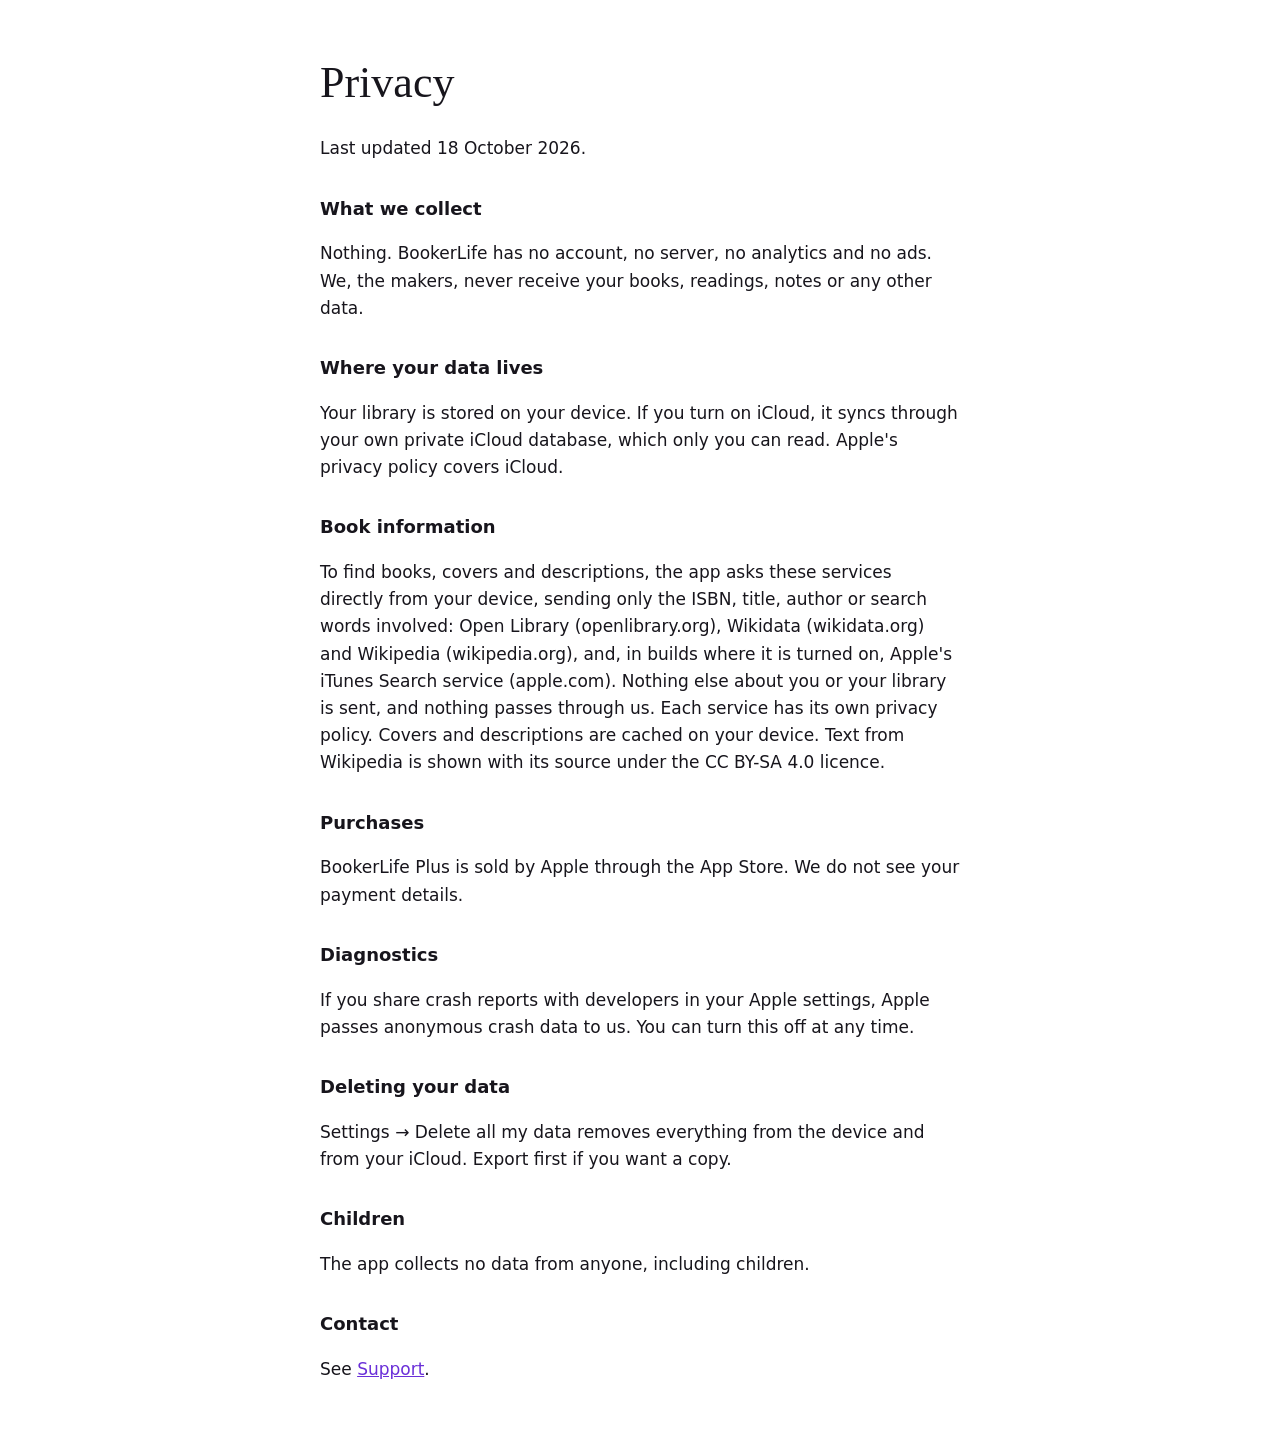
==== privacy.html @ eeaab4c6 "BookerLife site: home, privacy, support Co-Authored-By: Claude Opus 5.5 <noreply@anthropic.com>" ====
<!doctype html><html lang="en"><head><meta charset="utf-8"><meta name="viewport" content="width=device-width,initial-scale=1">
<title>BookerLife privacy</title><link rel="stylesheet" href="style.css"></head><body><main>
<h1>Privacy</h1>
<p>Last updated 18 October 2026.</p>
<h2>What we collect</h2>
<p>Nothing. BookerLife has no account, no server, no analytics and no ads. We, the makers, never receive your books, readings, notes or any other data.</p>
<h2>Where your data lives</h2>
<p>Your library is stored on your device. If you turn on iCloud, it syncs through your own private iCloud database, which only you can read. Apple's privacy policy covers iCloud.</p>
<h2>Book information</h2>
<p>To find books, covers and descriptions, the app asks these services directly from your device, sending only the ISBN, title, author or search words involved: Open Library (openlibrary.org), Wikidata (wikidata.org) and Wikipedia (wikipedia.org), and, in builds where it is turned on, Apple's iTunes Search service (apple.com). Nothing else about you or your library is sent, and nothing passes through us. Each service has its own privacy policy. Covers and descriptions are cached on your device. Text from Wikipedia is shown with its source under the CC BY-SA 4.0 licence.</p>
<h2>Purchases</h2>
<p>BookerLife Plus is sold by Apple through the App Store. We do not see your payment details.</p>
<h2>Diagnostics</h2>
<p>If you share crash reports with developers in your Apple settings, Apple passes anonymous crash data to us. You can turn this off at any time.</p>
<h2>Deleting your data</h2>
<p>Settings → Delete all my data removes everything from the device and from your iCloud. Export first if you want a copy.</p>
<h2>Children</h2><p>The app collects no data from anyone, including children.</p>
<h2>Contact</h2><p>See <a href="support.html">Support</a>.</p>
</main></body></html>
---- style.css ----
:root{--bg:#FFFFFF;--text:#17151C;--muted:#5A5566;--primary:#6A2FD8}
@media (prefers-color-scheme:dark){:root{--bg:#0C0A10;--text:#EDE9F3;--muted:#A69EB4;--primary:#A47BFF}}
body{margin:0;background:var(--bg);color:var(--text);font:17px/1.6 -apple-system,"Hanken Grotesk",system-ui,sans-serif}
main{max-width:640px;margin:0 auto;padding:48px 16px}
h1{font-family:Newsreader,Georgia,serif;font-weight:500;font-size:44px;margin:0 0 12px}
h2{font-size:18px;margin-top:32px}.lede{font-size:20px;color:var(--muted)}a{color:var(--primary)}
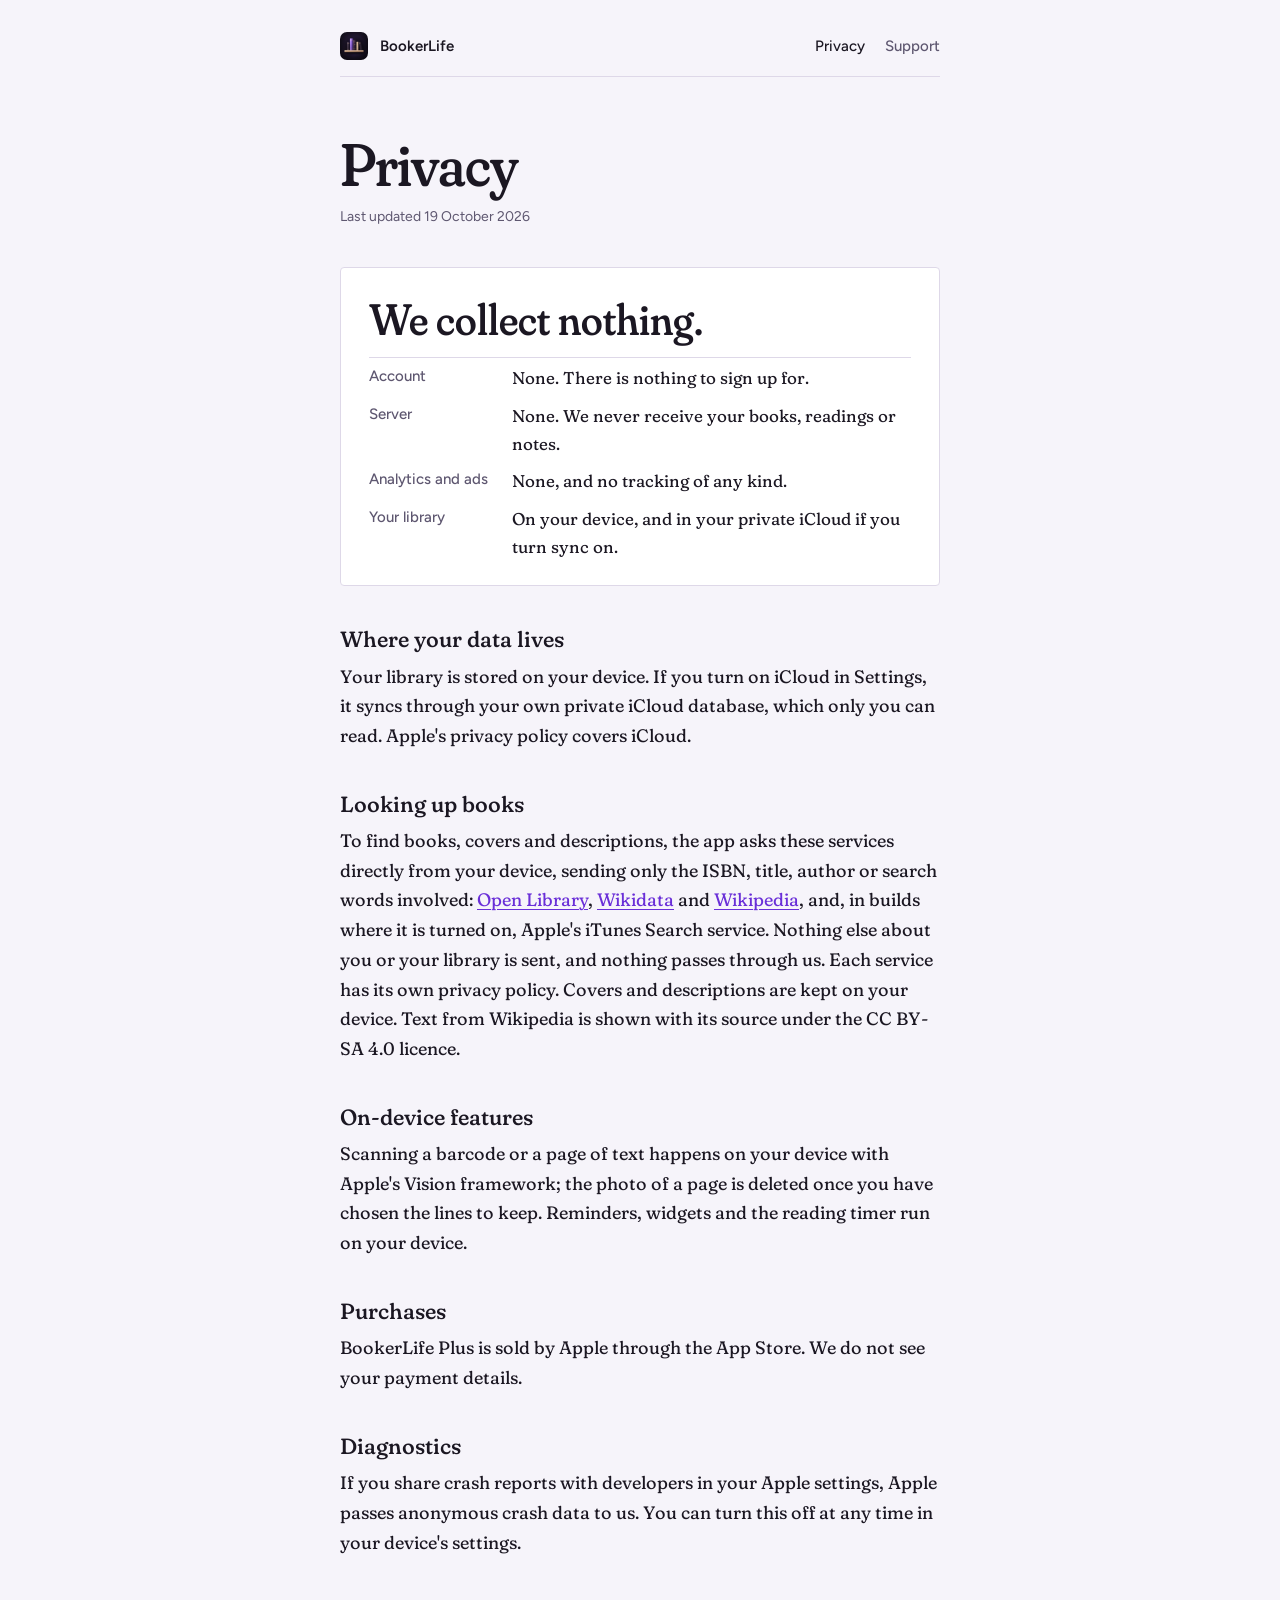
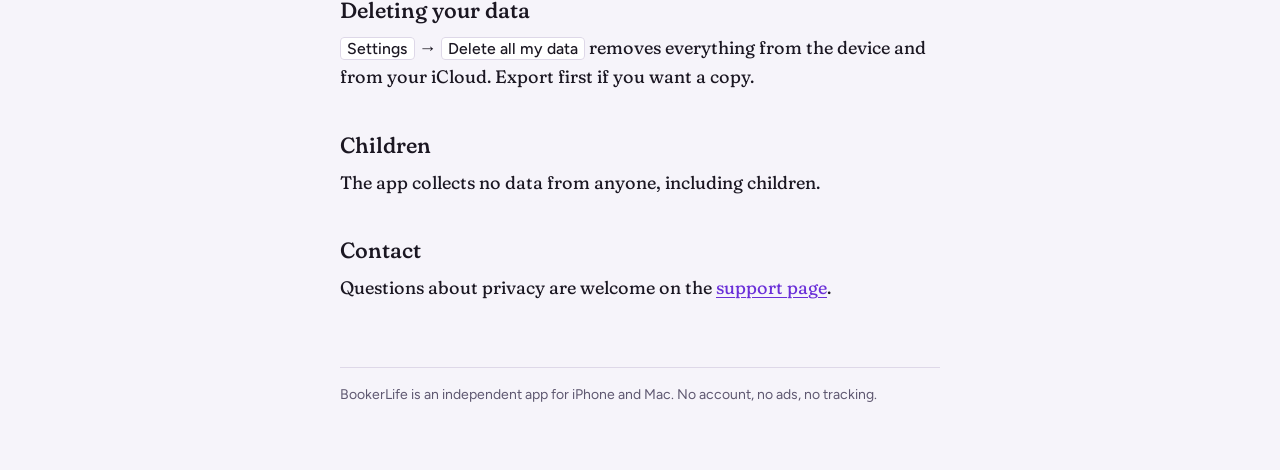
==== commit 58563c70: "Redesign: title page, copyright-page privacy plate, appendix-style support; Fraunces + Figtree, ligh" ====
--- a/privacy.html
+++ b/privacy.html
@@ -1,19 +1,28 @@
-<!doctype html><html lang="en"><head><meta charset="utf-8"><meta name="viewport" content="width=device-width,initial-scale=1">
-<title>BookerLife privacy</title><link rel="stylesheet" href="style.css"></head><body><main>
+<!doctype html><html lang="en"><head><meta charset="utf-8"><meta name="viewport" content="width=device-width,initial-scale=1,viewport-fit=cover"><link rel="icon" href="icon.png"><link rel="preconnect" href="https://fonts.googleapis.com"><link rel="preconnect" href="https://fonts.gstatic.com" crossorigin><link rel="stylesheet" href="https://fonts.googleapis.com/css2?family=Figtree:wght@400;500;600&family=Fraunces:opsz,wght,SOFT@9..144,400..600,0..100&display=swap"><link rel="stylesheet" href="style.css"><title>Privacy · BookerLife</title><meta name="description" content="BookerLife collects no data. How book lookups, iCloud sync and purchases work."></head><body><main class="page">
+<header class="head"><img src="icon.png" alt=""><a class="name" href="index.html">BookerLife</a><nav aria-label="Site"><a href="privacy.html" aria-current="page">Privacy</a><a href="support.html">Support</a></nav></header>
 <h1>Privacy</h1>
-<p>Last updated 18 October 2026.</p>
-<h2>What we collect</h2>
-<p>Nothing. BookerLife has no account, no server, no analytics and no ads. We, the makers, never receive your books, readings, notes or any other data.</p>
+<p class="dateline">Last updated 19 October 2026</p>
+<section class="plate" aria-label="Summary"><h2 class="none">We collect nothing.</h2><dl>
+
+<dt>Account</dt><dd>None. There is nothing to sign up for.</dd>
+<dt>Server</dt><dd>None. We never receive your books, readings or notes.</dd>
+<dt>Analytics and ads</dt><dd>None, and no tracking of any kind.</dd>
+<dt>Your library</dt><dd>On your device, and in your private iCloud if you turn sync on.</dd>
+</dl></section>
 <h2>Where your data lives</h2>
-<p>Your library is stored on your device. If you turn on iCloud, it syncs through your own private iCloud database, which only you can read. Apple's privacy policy covers iCloud.</p>
-<h2>Book information</h2>
-<p>To find books, covers and descriptions, the app asks these services directly from your device, sending only the ISBN, title, author or search words involved: Open Library (openlibrary.org), Wikidata (wikidata.org) and Wikipedia (wikipedia.org), and, in builds where it is turned on, Apple's iTunes Search service (apple.com). Nothing else about you or your library is sent, and nothing passes through us. Each service has its own privacy policy. Covers and descriptions are cached on your device. Text from Wikipedia is shown with its source under the CC BY-SA 4.0 licence.</p>
+<p>Your library is stored on your device. If you turn on iCloud in Settings, it syncs through your own private iCloud database, which only you can read. Apple's privacy policy covers iCloud.</p>
+<h2>Looking up books</h2>
+<p>To find books, covers and descriptions, the app asks these services directly from your device, sending only the ISBN, title, author or search words involved: <a href="https://openlibrary.org">Open Library</a>, <a href="https://www.wikidata.org">Wikidata</a> and <a href="https://www.wikipedia.org">Wikipedia</a>, and, in builds where it is turned on, Apple's iTunes Search service. Nothing else about you or your library is sent, and nothing passes through us. Each service has its own privacy policy. Covers and descriptions are kept on your device. Text from Wikipedia is shown with its source under the CC BY-SA 4.0 licence.</p>
+<h2>On-device features</h2>
+<p>Scanning a barcode or a page of text happens on your device with Apple's Vision framework; the photo of a page is deleted once you have chosen the lines to keep. Reminders, widgets and the reading timer run on your device.</p>
 <h2>Purchases</h2>
 <p>BookerLife Plus is sold by Apple through the App Store. We do not see your payment details.</p>
 <h2>Diagnostics</h2>
-<p>If you share crash reports with developers in your Apple settings, Apple passes anonymous crash data to us. You can turn this off at any time.</p>
+<p>If you share crash reports with developers in your Apple settings, Apple passes anonymous crash data to us. You can turn this off at any time in your device's settings.</p>
 <h2>Deleting your data</h2>
-<p>Settings → Delete all my data removes everything from the device and from your iCloud. Export first if you want a copy.</p>
-<h2>Children</h2><p>The app collects no data from anyone, including children.</p>
-<h2>Contact</h2><p>See <a href="support.html">Support</a>.</p>
-</main></body></html>
+<p><kbd>Settings</kbd> → <kbd>Delete all my data</kbd> removes everything from the device and from your iCloud. Export first if you want a copy.</p>
+<h2>Children</h2>
+<p>The app collects no data from anyone, including children.</p>
+<h2>Contact</h2>
+<p>Questions about privacy are welcome on the <a href="support.html">support page</a>.</p>
+<footer class="foot">BookerLife is an independent app for iPhone and Mac. No account, no ads, no tracking.</footer></main></body></html>
--- a/style.css
+++ b/style.css
@@ -1,6 +1,137 @@
-:root{--bg:#FFFFFF;--text:#17151C;--muted:#5A5566;--primary:#6A2FD8}
-@media (prefers-color-scheme:dark){:root{--bg:#0C0A10;--text:#EDE9F3;--muted:#A69EB4;--primary:#A47BFF}}
-body{margin:0;background:var(--bg);color:var(--text);font:17px/1.6 -apple-system,"Hanken Grotesk",system-ui,sans-serif}
-main{max-width:640px;margin:0 auto;padding:48px 16px}
-h1{font-family:Newsreader,Georgia,serif;font-weight:500;font-size:44px;margin:0 0 12px}
-h2{font-size:18px;margin-top:32px}.lede{font-size:20px;color:var(--muted)}a{color:var(--primary)}
+/* BookerLife site. Concept: a book's front matter. Home is the title page,
+   Privacy is the copyright page, Support is the appendix. One column, left
+   aligned, set in Fraunces like the app; Figtree only for navigation. */
+:root {
+  --paper: #F6F4FA;
+  --ink: #1B1722;
+  --muted: #5E5770;
+  --rule: #DED8E8;
+  --violet: #6A2FD8;
+  --plate: #FFFFFF;
+  --serif: "Fraunces", Georgia, "Times New Roman", serif;
+  --sans: "Figtree", -apple-system, "Segoe UI", system-ui, sans-serif;
+  color-scheme: light;
+}
+@media (prefers-color-scheme: dark) {
+  :root {
+    --paper: #100E15;
+    --ink: #F2EFF7;
+    --muted: #A9A2B8;
+    --rule: #2A2633;
+    --violet: #B596FF;
+    --plate: #18151F;
+    color-scheme: dark;
+  }
+}
+
+* { box-sizing: border-box; }
+html { -webkit-text-size-adjust: 100%; }
+body {
+  margin: 0;
+  background: var(--paper);
+  color: var(--ink);
+  font: 400 1.125rem/1.65 var(--serif);
+  font-variation-settings: "SOFT" 100, "opsz" 14;
+  text-rendering: optimizeLegibility;
+}
+a { color: var(--violet); text-decoration-thickness: 1px; text-underline-offset: .18em; }
+a:hover { text-decoration-thickness: 2px; }
+a:focus-visible { outline: 2px solid var(--violet); outline-offset: 3px; border-radius: 2px; }
+
+.page {
+  max-width: 40rem;
+  margin: 0 auto;
+  padding: 2rem max(1.25rem, env(safe-area-inset-right)) 4rem max(1.25rem, env(safe-area-inset-left));
+}
+
+/* Running head: the book's name and its other parts. */
+.head {
+  display: flex;
+  align-items: center;
+  gap: .75rem;
+  font: 500 .9375rem/1 var(--sans);
+  padding-bottom: 1rem;
+  border-bottom: 1px solid var(--rule);
+}
+.head img { width: 28px; height: 28px; border-radius: 7px; }
+.head .name { color: var(--ink); text-decoration: none; font-weight: 600; margin-right: auto; }
+.head nav { display: flex; gap: 1.25rem; }
+.head nav a { color: var(--muted); text-decoration: none; }
+.head nav a[aria-current="page"] { color: var(--ink); }
+.head nav a:hover { color: var(--violet); }
+
+h1, h2 { font-family: var(--serif); font-weight: 500; text-wrap: balance; }
+h1 {
+  font-size: clamp(2.5rem, 7vw, 3.75rem);
+  line-height: 1.04;
+  letter-spacing: -.015em;
+  font-variation-settings: "SOFT" 100, "opsz" 144;
+  margin: 3.5rem 0 1rem;
+}
+h2 {
+  font-size: 1.375rem;
+  line-height: 1.25;
+  font-variation-settings: "SOFT" 100, "opsz" 36;
+  margin: 2.5rem 0 .5rem;
+}
+p { margin: 0 0 1rem; }
+.lede { font-size: 1.3125rem; line-height: 1.5; color: var(--muted); max-width: 34rem; }
+.dateline { font: 400 .875rem/1.4 var(--sans); color: var(--muted); margin-top: -.25rem; }
+
+/* The one bold moment: the copyright-page plate stating what is collected. */
+.plate {
+  margin: 2.5rem 0 1rem;
+  padding: 1.75rem 1.75rem 1.5rem;
+  background: var(--plate);
+  border: 1px solid var(--rule);
+  border-radius: 4px;
+}
+.plate dl { margin: 0; display: grid; grid-template-columns: max-content 1fr; gap: .6rem 1.5rem; }
+.plate dt { font: 500 .9375rem/1.6 var(--sans); color: var(--muted); }
+.plate dd { margin: 0; font-size: 1.0625rem; }
+.plate .none {
+  margin-top: 0;
+  grid-column: 1 / -1;
+  font-size: clamp(2rem, 6vw, 2.75rem);
+  line-height: 1.05;
+  font-variation-settings: "SOFT" 100, "opsz" 144;
+  padding-bottom: .9rem;
+  margin-bottom: .4rem;
+  border-bottom: 1px solid var(--rule);
+}
+@media (max-width: 30rem) {
+  .plate { padding: 1.25rem; }
+  .plate dl { grid-template-columns: 1fr; gap: .1rem; }
+  .plate dd { margin-bottom: .6rem; }
+}
+
+/* Title page. */
+.title { display: grid; gap: 1.5rem; margin: 3.5rem 0 1rem; }
+.title img { width: 88px; height: 88px; border-radius: 20px; }
+.title h1 { margin: 0; }
+.parts { list-style: none; padding: 0; margin: 2.5rem 0 0; border-top: 1px solid var(--rule); }
+.parts li { border-bottom: 1px solid var(--rule); }
+.parts a { display: flex; justify-content: space-between; gap: 1rem; padding: 1rem 0; color: var(--ink); text-decoration: none; }
+.parts a span { color: var(--muted); font: 400 .9375rem/1.7 var(--sans); text-align: right; }
+.parts a:hover { color: var(--violet); }
+
+kbd {
+  font: 500 .875em var(--sans);
+  padding: .05em .4em;
+  border: 1px solid var(--rule);
+  border-radius: 4px;
+  background: var(--plate);
+}
+
+.foot {
+  margin-top: 4rem;
+  padding-top: 1rem;
+  border-top: 1px solid var(--rule);
+  font: 400 .875rem/1.6 var(--sans);
+  color: var(--muted);
+}
+
+@media (prefers-reduced-motion: no-preference) {
+  .title, .plate { animation: settle .5s ease-out both; }
+  @keyframes settle { from { opacity: .001; transform: translateY(6px); } }
+}
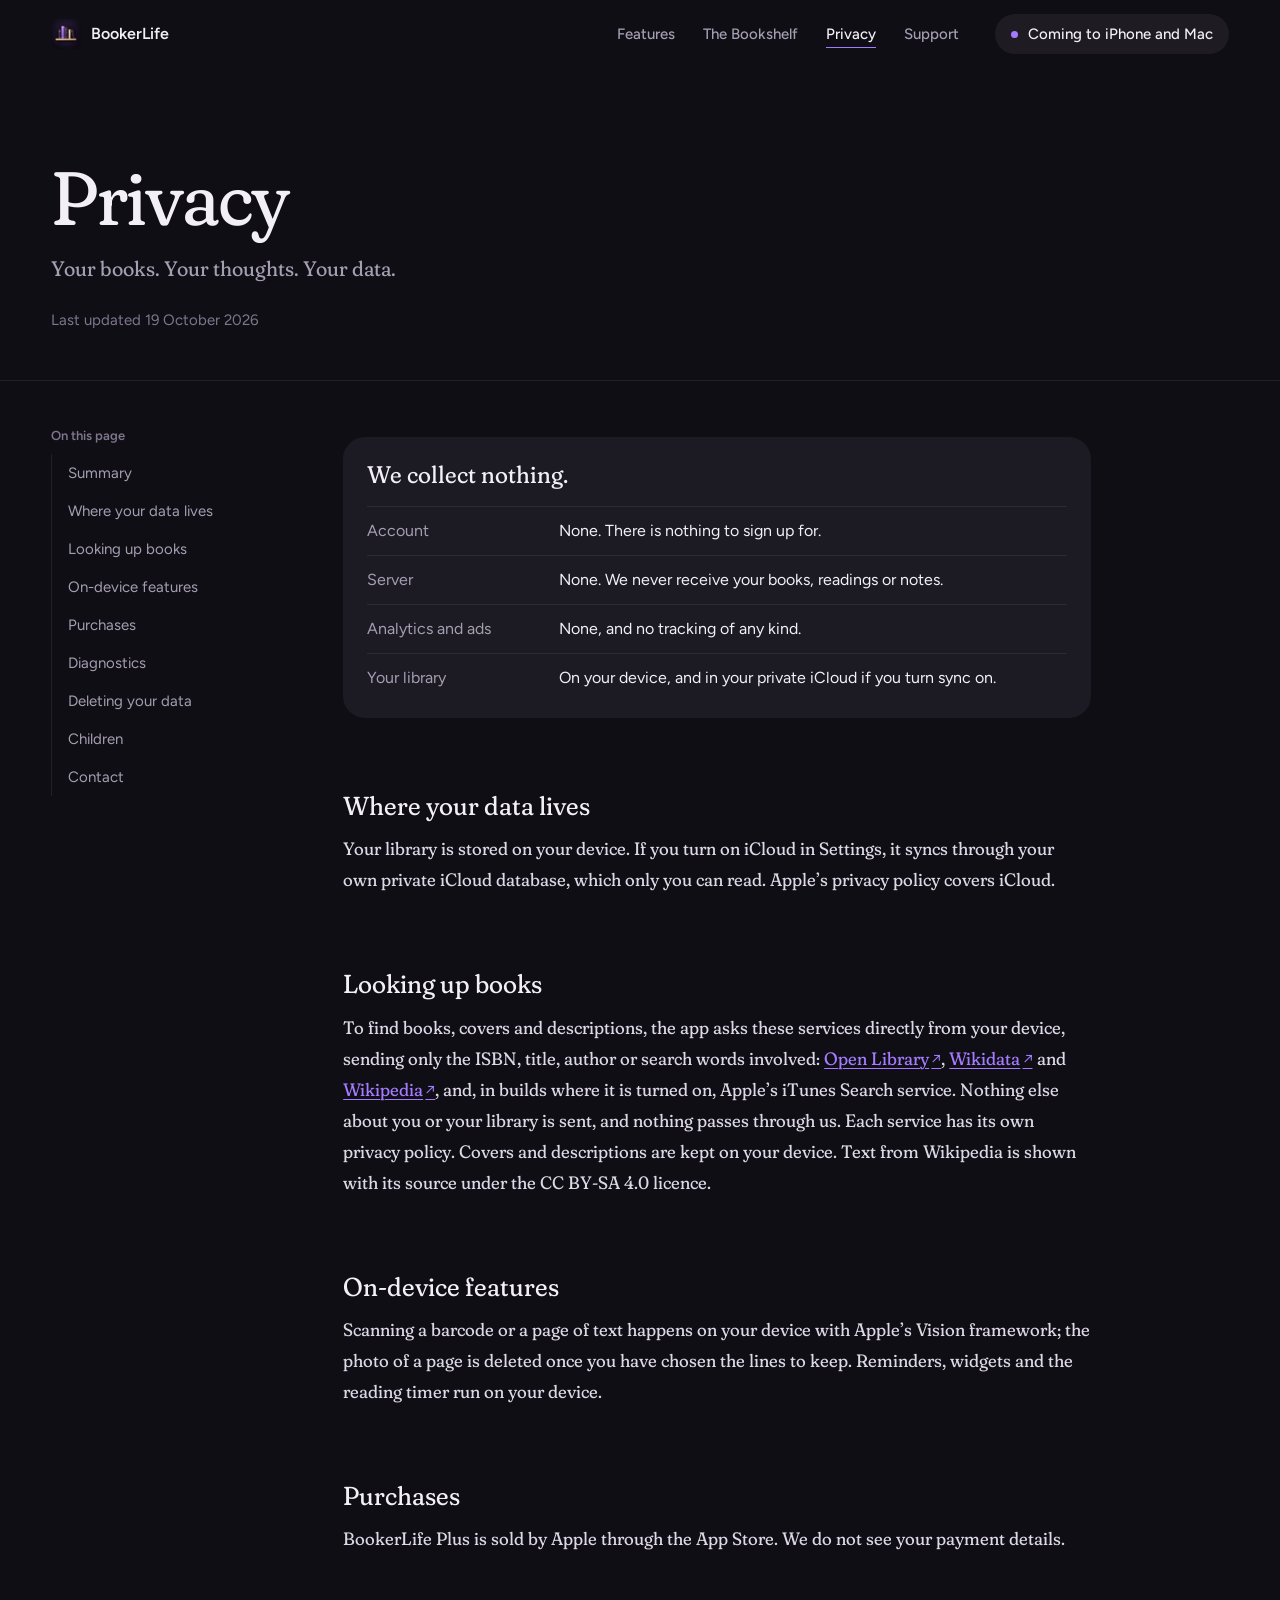
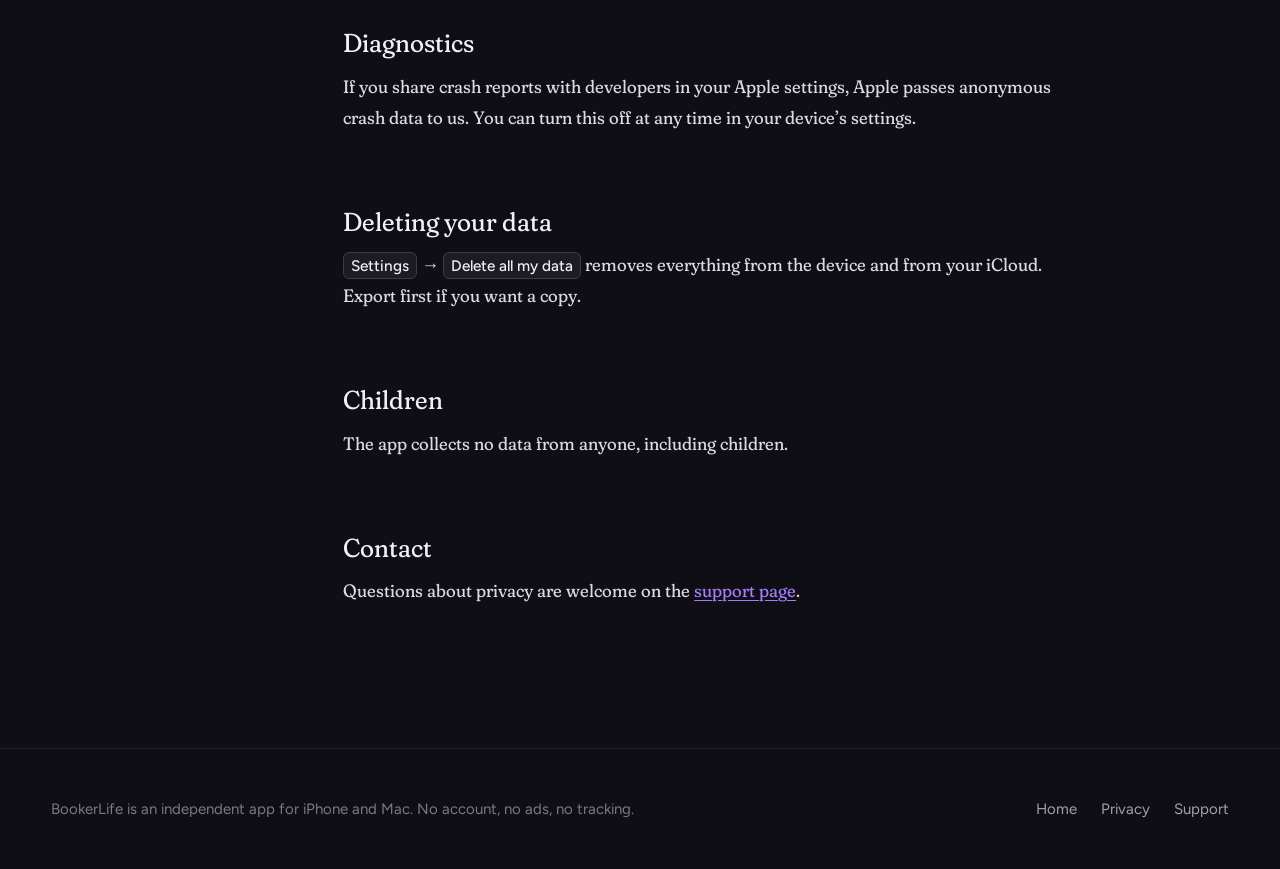
==== commit f8425c70: "Redesign: Midnight Library direction, interactive shelf, privacy reading layout, support help center" ====
--- a/privacy.html
+++ b/privacy.html
@@ -1,28 +1,144 @@
-<!doctype html><html lang="en"><head><meta charset="utf-8"><meta name="viewport" content="width=device-width,initial-scale=1,viewport-fit=cover"><link rel="icon" href="icon.png"><link rel="preconnect" href="https://fonts.googleapis.com"><link rel="preconnect" href="https://fonts.gstatic.com" crossorigin><link rel="stylesheet" href="https://fonts.googleapis.com/css2?family=Figtree:wght@400;500;600&family=Fraunces:opsz,wght,SOFT@9..144,400..600,0..100&display=swap"><link rel="stylesheet" href="style.css"><title>Privacy · BookerLife</title><meta name="description" content="BookerLife collects no data. How book lookups, iCloud sync and purchases work."></head><body><main class="page">
-<header class="head"><img src="icon.png" alt=""><a class="name" href="index.html">BookerLife</a><nav aria-label="Site"><a href="privacy.html" aria-current="page">Privacy</a><a href="support.html">Support</a></nav></header>
-<h1>Privacy</h1>
-<p class="dateline">Last updated 19 October 2026</p>
-<section class="plate" aria-label="Summary"><h2 class="none">We collect nothing.</h2><dl>
+<!doctype html>
+<html lang="en" class="no-js">
+<head>
+<meta charset="utf-8">
+<meta name="viewport" content="width=device-width, initial-scale=1, viewport-fit=cover">
+<title>Privacy Policy · BookerLife</title>
+<meta name="description" content="BookerLife collects no data. How book lookups, iCloud sync and purchases work.">
+<meta name="theme-color" content="#100E15">
+<link rel="canonical" href="https://zenkiux.github.io/bookerlife-site/privacy.html">
+<meta property="og:type" content="article">
+<meta property="og:site_name" content="BookerLife">
+<meta property="og:title" content="BookerLife Privacy Policy">
+<meta property="og:description" content="BookerLife collects no data. How book lookups, iCloud sync and purchases work.">
+<meta property="og:url" content="https://zenkiux.github.io/bookerlife-site/privacy.html">
+<meta property="og:image" content="https://zenkiux.github.io/bookerlife-site/assets/img/og.jpg">
+<meta name="twitter:card" content="summary_large_image">
+<link rel="icon" href="assets/img/favicon-64.png" type="image/png">
+<link rel="apple-touch-icon" href="assets/img/apple-touch-icon.png">
+<link rel="manifest" href="site.webmanifest">
+<link rel="stylesheet" href="assets/css/site.css">
+<script>document.documentElement.className = "js";</script>
+<script src="assets/js/site.js" defer></script>
+</head>
+<body>
+<a class="skip" href="#main">Skip to content</a>
 
-<dt>Account</dt><dd>None. There is nothing to sign up for.</dd>
-<dt>Server</dt><dd>None. We never receive your books, readings or notes.</dd>
-<dt>Analytics and ads</dt><dd>None, and no tracking of any kind.</dd>
-<dt>Your library</dt><dd>On your device, and in your private iCloud if you turn sync on.</dd>
-</dl></section>
-<h2>Where your data lives</h2>
-<p>Your library is stored on your device. If you turn on iCloud in Settings, it syncs through your own private iCloud database, which only you can read. Apple's privacy policy covers iCloud.</p>
-<h2>Looking up books</h2>
-<p>To find books, covers and descriptions, the app asks these services directly from your device, sending only the ISBN, title, author or search words involved: <a href="https://openlibrary.org">Open Library</a>, <a href="https://www.wikidata.org">Wikidata</a> and <a href="https://www.wikipedia.org">Wikipedia</a>, and, in builds where it is turned on, Apple's iTunes Search service. Nothing else about you or your library is sent, and nothing passes through us. Each service has its own privacy policy. Covers and descriptions are kept on your device. Text from Wikipedia is shown with its source under the CC BY-SA 4.0 licence.</p>
-<h2>On-device features</h2>
-<p>Scanning a barcode or a page of text happens on your device with Apple's Vision framework; the photo of a page is deleted once you have chosen the lines to keep. Reminders, widgets and the reading timer run on your device.</p>
-<h2>Purchases</h2>
-<p>BookerLife Plus is sold by Apple through the App Store. We do not see your payment details.</p>
-<h2>Diagnostics</h2>
-<p>If you share crash reports with developers in your Apple settings, Apple passes anonymous crash data to us. You can turn this off at any time in your device's settings.</p>
-<h2>Deleting your data</h2>
-<p><kbd>Settings</kbd> → <kbd>Delete all my data</kbd> removes everything from the device and from your iCloud. Export first if you want a copy.</p>
-<h2>Children</h2>
-<p>The app collects no data from anyone, including children.</p>
-<h2>Contact</h2>
-<p>Questions about privacy are welcome on the <a href="support.html">support page</a>.</p>
-<footer class="foot">BookerLife is an independent app for iPhone and Mac. No account, no ads, no tracking.</footer></main></body></html>
+<header class="nav" data-nav>
+  <div class="wrap nav-in">
+    <a class="brand" href="./" aria-label="BookerLife home"><img src="assets/img/icon-160.png" alt="" width="30" height="30">BookerLife</a>
+    <button class="menu-btn" type="button" aria-expanded="false" aria-controls="nav-links" data-menu><span></span><span></span><span class="sr-only">Menu</span></button>
+    <ul class="nav-links" id="nav-links" role="list">
+      <li><a href="./#reading">Features</a></li>
+      <li><a href="./#shelf">The Bookshelf</a></li>
+      <li><a href="privacy.html" aria-current="page">Privacy</a></li>
+      <li><a href="support.html">Support</a></li>
+      <li class="status-item"><span class="status">Coming to iPhone and Mac</span></li>
+    </ul>
+    <span class="status">Coming to iPhone and Mac</span>
+  </div>
+</header>
+
+<main id="main">
+  <header class="doc-head">
+    <div class="wrap">
+      <h1 class="display">Privacy</h1>
+      <p class="lede">Your books. Your thoughts. Your data.</p>
+      <p class="dateline">Last updated <time datetime="2026-10-19">19 October 2026</time></p>
+    </div>
+  </header>
+
+  <div class="wrap doc">
+    <nav class="toc" aria-label="On this page">
+      <details class="toc-mobile">
+        <summary>On this page</summary>
+        <ol role="list">
+          <li><a href="#summary">Summary</a></li>
+          <li><a href="#where-your-data-lives">Where your data lives</a></li>
+          <li><a href="#looking-up-books">Looking up books</a></li>
+          <li><a href="#on-device-features">On-device features</a></li>
+          <li><a href="#purchases">Purchases</a></li>
+          <li><a href="#diagnostics">Diagnostics</a></li>
+          <li><a href="#deleting-your-data">Deleting your data</a></li>
+          <li><a href="#children">Children</a></li>
+          <li><a href="#contact">Contact</a></li>
+        </ol>
+      </details>
+      <div class="toc-desktop">
+        <p class="toc-title">On this page</p>
+        <ol role="list">
+          <li><a href="#summary" data-spy="summary">Summary</a></li>
+          <li><a href="#where-your-data-lives" data-spy="where-your-data-lives">Where your data lives</a></li>
+          <li><a href="#looking-up-books" data-spy="looking-up-books">Looking up books</a></li>
+          <li><a href="#on-device-features" data-spy="on-device-features">On-device features</a></li>
+          <li><a href="#purchases" data-spy="purchases">Purchases</a></li>
+          <li><a href="#diagnostics" data-spy="diagnostics">Diagnostics</a></li>
+          <li><a href="#deleting-your-data" data-spy="deleting-your-data">Deleting your data</a></li>
+          <li><a href="#children" data-spy="children">Children</a></li>
+          <li><a href="#contact" data-spy="contact">Contact</a></li>
+        </ol>
+      </div>
+    </nav>
+
+    <article class="prose">
+      <section class="plate" id="summary" aria-labelledby="summary-title">
+        <h2 id="summary-title">We collect nothing.</h2>
+        <dl>
+          <div><dt>Account</dt><dd>None. There is nothing to sign up for.</dd></div>
+          <div><dt>Server</dt><dd>None. We never receive your books, readings or notes.</dd></div>
+          <div><dt>Analytics and ads</dt><dd>None, and no tracking of any kind.</dd></div>
+          <div><dt>Your library</dt><dd>On your device, and in your private iCloud if you turn sync on.</dd></div>
+        </dl>
+      </section>
+
+      <section id="where-your-data-lives" aria-labelledby="h-data">
+        <h2 id="h-data">Where your data lives <a class="anchor" href="#where-your-data-lives" aria-label="Link to this section">#</a></h2>
+        <p>Your library is stored on your device. If you turn on iCloud in Settings, it syncs through your own private iCloud database, which only you can read. Apple’s privacy policy covers iCloud.</p>
+      </section>
+
+      <section id="looking-up-books" aria-labelledby="h-lookup">
+        <h2 id="h-lookup">Looking up books <a class="anchor" href="#looking-up-books" aria-label="Link to this section">#</a></h2>
+        <p>To find books, covers and descriptions, the app asks these services directly from your device, sending only the ISBN, title, author or search words involved: <a class="ext" href="https://openlibrary.org" rel="noopener">Open Library<span class="sr-only"> (external site)</span></a>, <a class="ext" href="https://www.wikidata.org" rel="noopener">Wikidata<span class="sr-only"> (external site)</span></a> and <a class="ext" href="https://www.wikipedia.org" rel="noopener">Wikipedia<span class="sr-only"> (external site)</span></a>, and, in builds where it is turned on, Apple’s iTunes Search service. Nothing else about you or your library is sent, and nothing passes through us. Each service has its own privacy policy. Covers and descriptions are kept on your device. Text from Wikipedia is shown with its source under the CC BY-SA 4.0 licence.</p>
+      </section>
+
+      <section id="on-device-features" aria-labelledby="h-device">
+        <h2 id="h-device">On-device features <a class="anchor" href="#on-device-features" aria-label="Link to this section">#</a></h2>
+        <p>Scanning a barcode or a page of text happens on your device with Apple’s Vision framework; the photo of a page is deleted once you have chosen the lines to keep. Reminders, widgets and the reading timer run on your device.</p>
+      </section>
+
+      <section id="purchases" aria-labelledby="h-purchases">
+        <h2 id="h-purchases">Purchases <a class="anchor" href="#purchases" aria-label="Link to this section">#</a></h2>
+        <p>BookerLife Plus is sold by Apple through the App Store. We do not see your payment details.</p>
+      </section>
+
+      <section id="diagnostics" aria-labelledby="h-diag">
+        <h2 id="h-diag">Diagnostics <a class="anchor" href="#diagnostics" aria-label="Link to this section">#</a></h2>
+        <p>If you share crash reports with developers in your Apple settings, Apple passes anonymous crash data to us. You can turn this off at any time in your device’s settings.</p>
+      </section>
+
+      <section id="deleting-your-data" aria-labelledby="h-delete">
+        <h2 id="h-delete">Deleting your data <a class="anchor" href="#deleting-your-data" aria-label="Link to this section">#</a></h2>
+        <p><kbd>Settings</kbd> → <kbd>Delete all my data</kbd> removes everything from the device and from your iCloud. Export first if you want a copy.</p>
+      </section>
+
+      <section id="children" aria-labelledby="h-children">
+        <h2 id="h-children">Children <a class="anchor" href="#children" aria-label="Link to this section">#</a></h2>
+        <p>The app collects no data from anyone, including children.</p>
+      </section>
+
+      <section id="contact" aria-labelledby="h-contact">
+        <h2 id="h-contact">Contact <a class="anchor" href="#contact" aria-label="Link to this section">#</a></h2>
+        <p>Questions about privacy are welcome on the <a href="support.html#contact">support page</a>.</p>
+      </section>
+    </article>
+  </div>
+</main>
+
+<footer class="foot">
+  <div class="wrap foot-in">
+    <p>BookerLife is an independent app for iPhone and Mac. No account, no ads, no tracking.</p>
+    <nav aria-label="Footer"><ul role="list"><li><a href="./">Home</a></li><li><a href="privacy.html" aria-current="page">Privacy</a></li><li><a href="support.html">Support</a></li></ul></nav>
+  </div>
+</footer>
+</body>
+</html>
--- a/assets/css/site.css
+++ b/assets/css/site.css
@@ -0,0 +1,475 @@
+/* BookerLife site. Direction A, "Midnight Library": the app's soft black,
+   Fraunces Soft titles over Figtree, real covers and real screenshots, one
+   violet accent. Values mirror app/lib/theme/tokens.dart and
+   features/shelf/shelf_theme.dart so the site and the app look like one product.
+   Breakpoints: 600px (phone → small tablet), 900px (two columns), 1200px (wide). */
+
+@font-face { font-family: "Fraunces"; src: url(../fonts/Fraunces-Regular.ttf) format("truetype"); font-weight: 400; font-display: swap; }
+@font-face { font-family: "Fraunces"; src: url(../fonts/Fraunces-Medium.ttf) format("truetype"); font-weight: 500; font-display: swap; }
+@font-face { font-family: "Fraunces"; src: url(../fonts/Fraunces-Italic.ttf) format("truetype"); font-style: italic; font-weight: 400; font-display: swap; }
+@font-face { font-family: "Figtree"; src: url(../fonts/Figtree-Regular.ttf) format("truetype"); font-weight: 400; font-display: swap; }
+@font-face { font-family: "Figtree"; src: url(../fonts/Figtree-Medium.ttf) format("truetype"); font-weight: 500; font-display: swap; }
+@font-face { font-family: "Figtree"; src: url(../fonts/Figtree-SemiBold.ttf) format("truetype"); font-weight: 600; font-display: swap; }
+
+:root {
+  /* Colour */
+  --bg: #100E15;
+  --bg-raised: #15131B;
+  --surface: #1C1A22;
+  --surface-2: #232029;
+  --fill: rgba(255, 255, 255, .06);
+  --fill-hover: rgba(255, 255, 255, .10);
+  --line: rgba(255, 255, 255, .08);
+  --line-strong: rgba(255, 255, 255, .14);
+  --text: #F2EFF7;
+  --muted: #A49EB1;
+  --faint: #7D768C;
+  --violet: #A47BFF;
+  --violet-soft: rgba(164, 123, 255, .16);
+  --action: #7B4EF5;
+  --action-hover: #8A62F7;
+  --on-action: #FFFFFF;
+  --paper: #F2EFF7;
+  --ink: #16131C;
+  --finished: #7FD99A;
+  --star: #F2C46B;
+
+  /* Type */
+  --serif: "Fraunces", "Iowan Old Style", Georgia, serif;
+  --sans: "Figtree", -apple-system, BlinkMacSystemFont, "Segoe UI", system-ui, sans-serif;
+  --t-display: clamp(2.5rem, 1.6rem + 3.9vw, 4.75rem);
+  --t-h2: clamp(2.125rem, 1.5rem + 2.6vw, 3.75rem);
+  --t-h3: clamp(1.375rem, 1.2rem + .6vw, 1.75rem);
+  --t-lede: clamp(1.1875rem, 1.1rem + .35vw, 1.3125rem);
+  --t-body: 1.0625rem;
+  --t-small: .9375rem;
+  --t-micro: .8125rem;
+
+  /* Space (4pt grid, as in the app) */
+  --s1: 4px; --s2: 8px; --s3: 12px; --s4: 16px; --s5: 24px; --s6: 32px; --s7: 48px; --s8: 72px; --s9: 120px;
+  --gutter: clamp(20px, 4vw, 56px);
+  --wrap: 1240px;
+  --measure: 38ch;
+  --section: clamp(88px, 11vw, 160px);
+
+  /* Shape */
+  --r-xs: 3px; --r-s: 8px; --r-m: 14px; --r-l: 22px; --r-pill: 999px;
+  --sh-cover: 0 1px 1px rgba(0,0,0,.35), 0 10px 22px -10px rgba(0,0,0,.65);
+  --sh-float: 0 24px 48px -24px rgba(0,0,0,.85);
+  --sh-phone: 0 0 0 1px rgba(255,255,255,.08), 0 40px 80px -30px rgba(0,0,0,.9);
+
+  /* Motion: the app's "precise" curve (Cubic(0.2, 0, 0, 1)) for UI, and a
+     long critically damped settle (≈ power3.out) for entrances. No overshoot. */
+  --ease: cubic-bezier(.2, 0, 0, 1);
+  --ease-settle: cubic-bezier(.16, 1, .3, 1);
+  --ease-exit: cubic-bezier(.4, 0, 1, 1);
+  --d-fast: 160ms;
+  --d-ui: 240ms;
+  --d-move: 520ms;
+  --d-enter: 900ms;
+
+  /* Focus */
+  --focus: 0 0 0 2px var(--bg), 0 0 0 4px var(--violet);
+
+  color-scheme: dark;
+}
+
+@media (prefers-contrast: more) {
+  :root { --muted: #CFC9DA; --faint: #B3ACC0; --line: rgba(255,255,255,.22); --line-strong: rgba(255,255,255,.34); --fill: rgba(255,255,255,.12); }
+}
+
+*, *::before, *::after { box-sizing: border-box; }
+html { -webkit-text-size-adjust: 100%; text-size-adjust: 100%; scroll-padding-top: 88px; }
+@media (prefers-reduced-motion: no-preference) { html { scroll-behavior: smooth; } }
+body {
+  margin: 0; background: var(--bg); color: var(--text);
+  font: 400 var(--t-body)/1.6 var(--sans);
+  -webkit-font-smoothing: antialiased; -moz-osx-font-smoothing: grayscale; text-rendering: optimizeLegibility;
+}
+img { display: block; max-width: 100%; height: auto; }
+h1, h2, h3, h4, p, ul, ol, dl, dd, figure, blockquote { margin: 0; }
+ul[role="list"], ol[role="list"] { list-style: none; padding: 0; }
+a { color: inherit; }
+button { font: inherit; color: inherit; }
+:focus-visible { outline: none; box-shadow: var(--focus); border-radius: var(--r-s); }
+::selection { background: var(--violet-soft); color: var(--text); }
+
+.skip { position: absolute; left: var(--s4); top: -100px; z-index: 100; padding: var(--s3) var(--s4); background: var(--paper); color: var(--ink); border-radius: var(--r-s); font-weight: 600; text-decoration: none; }
+.skip:focus { top: var(--s4); }
+.sr-only { position: absolute; width: 1px; height: 1px; padding: 0; margin: -1px; overflow: hidden; clip: rect(0 0 0 0); white-space: nowrap; border: 0; }
+
+.wrap { width: 100%; max-width: calc(var(--wrap) + var(--gutter) * 2); margin-inline: auto; padding-inline: var(--gutter); }
+
+/* Type */
+.display, .h2, .h3 { font-family: var(--serif); font-weight: 400; text-wrap: balance; font-variation-settings: "SOFT" 100; }
+.display { font-size: var(--t-display); line-height: 1.02; letter-spacing: -.022em; }
+.h2 { font-size: var(--t-h2); line-height: 1.05; letter-spacing: -.02em; }
+.h3 { font-size: var(--t-h3); line-height: 1.2; letter-spacing: -.01em; }
+.display em, .h2 em { font-style: italic; color: var(--muted); }
+.lede { font: 400 var(--t-lede)/1.55 var(--serif); color: var(--muted); max-width: var(--measure); text-wrap: pretty; }
+.body { color: var(--muted); max-width: 52ch; text-wrap: pretty; }
+.small { font-size: var(--t-small); }
+.caption { font: 400 var(--t-micro)/1.45 var(--sans); color: var(--faint); }
+
+/* Links that read as text get a moving underline. */
+.link { color: var(--text); text-decoration: none; background: linear-gradient(currentColor, currentColor) 0 100% / 100% 1px no-repeat; padding-bottom: 2px; transition: background-size var(--d-ui) var(--ease), color var(--d-fast) var(--ease); }
+.link:hover { color: var(--violet); }
+@media (hover: hover) { .link { background-size: 0 1px; background-position: 100% 100%; } .link:hover { background-size: 100% 1px; background-position: 0 100%; } }
+.link-ext::after { content: "↗"; display: inline-block; margin-left: .2em; font-size: .85em; color: var(--faint); }
+
+/* Buttons and pills */
+.btn { display: inline-flex; align-items: center; gap: var(--s2); min-height: 44px; padding: 0 var(--s5); border: 0; border-radius: var(--r-pill);
+  font: 600 var(--t-small)/1 var(--sans); text-decoration: none; cursor: pointer;
+  transition: background-color var(--d-fast) var(--ease), transform var(--d-fast) var(--ease), color var(--d-fast) var(--ease); }
+.btn:active { transform: scale(.97); }
+.btn-primary { background: var(--action); color: var(--on-action); }
+.btn-primary:hover { background: var(--action-hover); }
+.btn-quiet { background: var(--fill); color: var(--text); }
+.btn-quiet:hover { background: var(--fill-hover); }
+.status { display: inline-flex; align-items: center; gap: 10px; min-height: 40px; padding: 0 16px; border-radius: var(--r-pill);
+  background: var(--fill); color: var(--text); font: 500 var(--t-small)/1 var(--sans); white-space: nowrap; }
+.status::before { content: ""; width: 7px; height: 7px; border-radius: 50%; background: var(--violet); flex: none; }
+
+/* Segmented control (looks, sorts, states, tabs) */
+.seg { display: inline-flex; flex-wrap: wrap; gap: 4px; padding: 4px; border-radius: var(--r-pill); background: var(--fill); }
+.seg button { position: relative; white-space: nowrap; min-height: 36px; padding: 0 14px; border: 0; border-radius: var(--r-pill); background: transparent; color: var(--muted);
+  font: 500 var(--t-small)/1 var(--sans); cursor: pointer; transition: background-color var(--d-ui) var(--ease), color var(--d-ui) var(--ease); }
+.seg button:hover { color: var(--text); }
+.seg button[aria-pressed="true"], .seg button[aria-selected="true"] { background: var(--paper); color: var(--ink); }
+.seg .plus { display: inline-block; width: 9px; height: 9px; margin-left: 6px; vertical-align: 1px; background: var(--violet);
+  -webkit-mask: url("data:image/svg+xml,%3Csvg xmlns='http://www.w3.org/2000/svg' viewBox='0 0 10 10'%3E%3Cpath d='M5 0C5.4 3 7 4.6 10 5 7 5.4 5.4 7 5 10 4.6 7 3 5.4 0 5 3 4.6 4.6 3 5 0Z'/%3E%3C/svg%3E") center / contain no-repeat;
+          mask: url("data:image/svg+xml,%3Csvg xmlns='http://www.w3.org/2000/svg' viewBox='0 0 10 10'%3E%3Cpath d='M5 0C5.4 3 7 4.6 10 5 7 5.4 5.4 7 5 10 4.6 7 3 5.4 0 5 3 4.6 4.6 3 5 0Z'/%3E%3C/svg%3E") center / contain no-repeat; }
+.seg button[aria-pressed="true"] .plus { background: var(--action); }
+.control-label { font: 500 var(--t-micro)/1 var(--sans); color: var(--faint); margin-bottom: var(--s2); display: block; }
+
+/* Navigation */
+.nav { position: sticky; top: 0; z-index: 50; background: rgba(16, 14, 21, 0); border-bottom: 1px solid transparent;
+  transition: background-color var(--d-ui) var(--ease), border-color var(--d-ui) var(--ease); }
+.nav.is-scrolled { background: rgba(16, 14, 21, .96); border-bottom-color: var(--line); }
+.nav.is-open { background: var(--bg); border-bottom-color: var(--line); }
+.nav-in { display: flex; align-items: center; gap: var(--s5); min-height: 68px; }
+.brand { display: inline-flex; align-items: center; gap: 10px; margin-right: auto; color: var(--text); text-decoration: none; font: 600 1rem/1 var(--sans); }
+.brand img { width: 30px; height: 30px; border-radius: 7px; }
+.nav-links { display: flex; align-items: center; gap: var(--s1); list-style: none; margin: 0; padding: 0; }
+.nav-links a { position: relative; display: inline-flex; align-items: center; min-height: 40px; padding: 0 12px; color: var(--muted); text-decoration: none; font: 500 var(--t-small)/1 var(--sans); border-radius: var(--r-pill); transition: color var(--d-fast) var(--ease); }
+.nav-links a:hover, .nav-links a[aria-current] { color: var(--text); }
+.nav-links a::after { content: ""; position: absolute; left: 12px; right: 12px; bottom: 6px; height: 1px; background: var(--violet); transform: scaleX(0); transform-origin: left; transition: transform var(--d-ui) var(--ease); }
+.nav-links a[aria-current]::after { transform: scaleX(1); }
+.menu-btn { position: relative; display: none; width: 44px; height: 44px; border: 0; border-radius: var(--r-pill); background: var(--fill); cursor: pointer; }
+.menu-btn span:not(.sr-only) { position: absolute; left: 13px; width: 18px; height: 1.5px; border-radius: 1px; background: var(--text); transition: transform var(--d-ui) var(--ease), top var(--d-ui) var(--ease); }
+.menu-btn span:nth-child(1) { top: 18.5px; }
+.menu-btn span:nth-child(2) { top: 24px; }
+.nav.is-open .menu-btn span:nth-child(1) { top: 21.25px; transform: rotate(45deg); }
+.nav.is-open .menu-btn span:nth-child(2) { top: 21.25px; transform: rotate(-45deg); }
+@media (max-width: 899px) {
+  .js .menu-btn { display: block; }
+  .js .nav-links { position: absolute; left: 0; right: 0; top: 100%; flex-direction: column; align-items: stretch; gap: 0;
+    padding: var(--s2) var(--gutter) var(--s5); background: var(--bg); box-shadow: 0 24px 40px -12px rgba(0,0,0,.7); border-bottom: 1px solid var(--line);
+    opacity: 0; transform: translateY(-8px); visibility: hidden; transition: opacity var(--d-ui) var(--ease), transform var(--d-ui) var(--ease), visibility 0s linear var(--d-ui); }
+  .js .nav.is-open .nav-links { opacity: 1; transform: none; visibility: visible; transition-delay: 0s; }
+  .js .nav-links a { min-height: 52px; font-size: 1.0625rem; padding: 0; border-bottom: 1px solid var(--line); border-radius: 0; }
+  .js .nav-links a::after { display: none; }
+  .nav-in > .status { display: none; }
+  .nav-links .status-item { padding-top: var(--s4); }
+  .no-js .nav-in { flex-wrap: wrap; padding-block: var(--s3); }
+}
+@media (min-width: 900px) { .nav-links .status-item { display: none; } }
+
+/* Sections */
+.section { padding-block: var(--section); }
+.section + .section { border-top: 1px solid var(--line); }
+.ed { display: grid; grid-template-columns: minmax(0, 1fr); gap: var(--s7) var(--s8); align-items: center; }
+@media (min-width: 900px) { .ed { grid-template-columns: minmax(0, 1fr) minmax(0, 1fr); } .ed.flip > :first-child { order: 2; } }
+.ed-copy > * + * { margin-top: var(--s5); }
+.section-head { max-width: 760px; }
+.section-head > * + * { margin-top: var(--s5); }
+.points { list-style: none; padding: 0; margin: var(--s6) 0 0; display: grid; gap: var(--s4); max-width: 46ch; }
+.points li { position: relative; padding-left: 22px; color: var(--muted); }
+.points li::before { content: ""; position: absolute; left: 2px; top: .62em; width: 6px; height: 6px; border-radius: 50%; background: var(--violet); }
+.points strong { color: var(--text); font-weight: 500; }
+
+/* Phone frame around real screenshots */
+.phone { position: relative; width: min(300px, 74vw); padding: 9px; border-radius: 52px; background: #08070B; box-shadow: var(--sh-phone); flex: none; }
+.phone img { width: 100%; border-radius: 43px; aspect-ratio: 640 / 1391; object-fit: cover; background: var(--surface); }
+.figure-note { margin-top: var(--s4); text-align: center; }
+
+/* ——— Shelf: boards, wall and light from shelf_theme.dart ——— */
+.shelf { --cm: 6.4px;
+  --wood-front: #B5A58C; --wood-top: #D3C6AE; --wood-under: #4F4436; --wood-edge: transparent;
+  --wall: #15111C; --wall-lit: #1C1725; --light: 244, 246, 255; --light-a: .05; --drop: rgba(0, 0, 0, .55);
+  position: relative; }
+.shelf[data-look="nocturne"] { --wood-front: #1C1822; --wood-top: #2A2432; --wood-under: #09070C; --wood-edge: rgba(164,123,255,.4); --wall: #1B1328; --wall-lit: #241A35; --light: 164, 123, 255; --light-a: .09; }
+.shelf[data-look="atelier"] { --wood-front: #E4D2AF; --wood-top: #EFE2C8; --wood-under: #9C8B6C; --wall: #E4E1E8; --wall-lit: #EDEBF0; --light: 255, 255, 255; --light-a: .0; --drop: rgba(40, 30, 60, .22); }
+.shelf[data-look="reading"] { --wood-front: #4A3226; --wood-top: #5E4133; --wood-under: #22160F; --wall: #13241C; --wall-lit: #1A2F25; --light: 255, 184, 110; --light-a: .07; }
+.shelf[data-look="brutalist"] { --wood-front: #6B5341; --wood-top: #826752; --wood-under: #33261D; --wall: #34333A; --wall-lit: #3E3D44; --light: 244, 246, 255; --light-a: .05; }
+.shelf[data-look="vitrine"] { --wood-front: rgba(201,214,232,.38); --wood-top: rgba(221,230,245,.5); --wood-under: rgba(0,0,0,.12); --wood-edge: rgba(233,241,255,.8); --wall: #D2CABD; --wall-lit: #D8D1C4; --light: 255,255,255; --light-a: 0; --drop: rgba(60, 45, 30, .25); }
+.wall { background:
+  linear-gradient(180deg, rgba(var(--light), 0) 0%, rgba(var(--light), var(--light-a)) 70%, rgba(var(--light), 0) 100%),
+  linear-gradient(180deg, var(--wall) 0%, var(--wall-lit) 78%, var(--wall) 100%);
+  transition: background-color var(--d-move) var(--ease); }
+.shelf .row { display: flex; align-items: flex-end; gap: calc(var(--cm) * .35); list-style: none; margin: 0; padding: 0 calc(var(--cm) * 4); position: relative; z-index: 1; }
+.book { position: relative; flex: none; height: calc(var(--h) * var(--cm)); border-radius: 1px 2px 2px 1px;
+  box-shadow: 0 1px 1px rgba(0,0,0,.35), calc(var(--cm) * -.9) calc(var(--cm) * -.2) calc(var(--cm) * 2.2) calc(var(--cm) * -.8) var(--drop);
+  transform-origin: 50% 100%; transition: transform var(--d-move) var(--ease-settle), box-shadow var(--d-move) var(--ease-settle); }
+.book img { height: 100%; width: auto; border-radius: inherit; background: var(--surface-2); }
+.book::after { content: ""; position: absolute; inset: 0; border-radius: inherit; pointer-events: none;
+  background: linear-gradient(90deg, rgba(0,0,0,.28) 0, rgba(255,255,255,.10) 2.2%, rgba(0,0,0,.06) 4.5%, transparent 9%, transparent 94%, rgba(0,0,0,.10)); }
+.book.lean { transform-origin: 100% 100%; transform: rotate(-4deg); margin-left: calc(var(--cm) * 1.2); }
+.board { position: relative; height: calc(var(--cm) * 3.2); margin-top: -1px;
+  background:
+    repeating-linear-gradient(90deg, transparent 0 37px, rgba(0,0,0,.035) 37px 38px, transparent 38px 91px, rgba(255,255,255,.04) 91px 92px),
+    linear-gradient(180deg, var(--wood-top) 0 24%, var(--wood-edge) 24% 26%, var(--wood-front) 26% 93%, var(--wood-under) 93%);
+  box-shadow: 0 calc(var(--cm) * 2.2) calc(var(--cm) * 3.2) calc(var(--cm) * -1.4) var(--drop);
+  transition: background var(--d-move) var(--ease); }
+.book-btn { display: block; height: 100%; padding: 0; border: 0; background: none; cursor: pointer; border-radius: inherit; }
+.book-btn:focus-visible { box-shadow: 0 0 0 2px var(--wall), 0 0 0 4px var(--violet); }
+@media (hover: hover) { .book:has(.book-btn):hover { transform: translateY(calc(var(--cm) * -.5)); } }
+.book.is-picked { transform: translateY(calc(var(--cm) * -1.4)) scale(1.06); z-index: 2;
+  box-shadow: 0 1px 1px rgba(0,0,0,.35), 0 calc(var(--cm) * 2.4) calc(var(--cm) * 4) calc(var(--cm) * -.8) rgba(0,0,0,.75); }
+
+/* ——— Hero ——— */
+.hero { padding-block: clamp(24px, 3.5vw, 48px) clamp(56px, 7vw, 104px); overflow: clip; }
+.hero-grid { display: grid; gap: var(--s7); align-items: center; }
+@media (min-width: 900px) { .hero-grid { grid-template-columns: minmax(0, 1.05fr) minmax(0, 1fr); gap: var(--s6); min-height: min(700px, calc(100svh - 150px)); } }
+.hero-copy > * + * { margin-top: var(--s5); }
+.hero .lede { margin-top: var(--s5); }
+.facts { display: flex; flex-wrap: wrap; gap: var(--s3) var(--s5); list-style: none; padding: 0; margin-top: var(--s6) !important; color: var(--muted); font-size: var(--t-small); }
+.facts li { display: inline-flex; align-items: center; gap: 10px; }
+.facts li::before { content: ""; width: 6px; height: 6px; border-radius: 50%; background: var(--violet); }
+.hero-actions { display: flex; flex-wrap: wrap; align-items: center; gap: var(--s3); margin-top: var(--s6) !important; }
+.scene { position: relative; display: grid; place-items: end center; min-height: 600px; }
+.scene .shelf { position: absolute; left: -12%; right: calc(var(--gutter) * -1 - 6vw); bottom: 112px; --cm: 6px; }
+.scene .phone { position: relative; z-index: 3; }
+@media (max-width: 899px) { .scene { min-height: 0; padding-top: var(--s4); } .scene .shelf { left: calc(var(--gutter) * -1); right: calc(var(--gutter) * -1); bottom: 96px; --cm: 5px; } .scene .row { justify-content: center; } }
+
+/* ——— Signature shelf ——— */
+.shelf-stage { margin-top: var(--s7); border-radius: var(--r-l); overflow: hidden; }
+.shelf-stage .shelf { --cm: clamp(4.4px, .58vw, 7.4px); padding-top: var(--s7); }
+.shelf-stage .row { justify-content: center; flex-wrap: nowrap; }
+.shelf-stage .board + .row { margin-top: var(--s6); }
+.shelf-stage .floor { height: var(--s7); }
+.shelf-controls { display: flex; flex-wrap: wrap; gap: var(--s5) var(--s6); margin-top: var(--s7); align-items: flex-end; }
+.shelf-controls .look-name { color: var(--muted); font-size: var(--t-small); min-height: 1.6em; }
+.shelf-detail { display: grid; grid-template-columns: auto 1fr; gap: var(--s5); align-items: center; margin-top: var(--s5); padding: var(--s4) var(--s5); border-radius: var(--r-l); background: var(--surface); }
+.shelf-detail:has(img) { padding: var(--s5); min-height: 168px; }
+.shelf-detail > .body { grid-column: 1 / -1; }
+.shelf-detail[hidden] { display: none; }
+.shelf-detail img { width: 84px; height: auto; border-radius: 2px; box-shadow: var(--sh-cover); }
+.shelf-detail h3 { font: 400 var(--t-h3)/1.15 var(--serif); }
+.shelf-detail .by { color: var(--muted); margin-top: 2px; }
+.shelf-detail dl { display: flex; flex-wrap: wrap; gap: var(--s2) var(--s5); margin-top: var(--s4); font-size: var(--t-small); }
+.shelf-detail dt { color: var(--faint); }
+.shelf-detail dd { color: var(--text); }
+.shelf-detail dl > div { display: flex; gap: 6px; }
+@media (max-width: 899px) {
+  .shelf-controls .seg { flex-wrap: nowrap; max-width: calc(100vw - var(--gutter) * 2); overflow-x: auto; scrollbar-width: none; }
+  .shelf-controls .seg::-webkit-scrollbar { display: none; }
+  .shelf-controls > div { min-width: 0; max-width: 100%; }
+  .shelf-stage { margin-inline: calc(var(--gutter) * -1); border-radius: 0; overflow-x: auto; overscroll-behavior-x: contain; scrollbar-width: none; }
+  .shelf-stage::-webkit-scrollbar { display: none; }
+  .shelf-stage .shelf { width: max-content; min-width: 100%; }
+  .shelf-stage .row { justify-content: flex-start; }
+}
+
+/* ——— Reading demo ——— */
+.demo { position: relative; padding: var(--s5); border-radius: var(--r-l); background: var(--surface); max-width: 460px; width: 100%; justify-self: center; }
+.demo-label { position: absolute; top: calc(var(--s4) * -1 - 4px); right: var(--s4); padding: 4px 10px; border-radius: var(--r-pill); background: var(--bg); border: 1px solid var(--line-strong); color: var(--muted); font: 500 var(--t-micro)/1.2 var(--sans); }
+.now { display: grid; grid-template-columns: 96px 1fr; gap: var(--s5); align-items: center; }
+.now img { width: 96px; border-radius: 2px; box-shadow: var(--sh-cover); }
+.now .state { font: 500 var(--t-small)/1.2 var(--sans); color: var(--violet); }
+.now h3 { font: 400 1.5rem/1.15 var(--serif); margin-top: 4px; }
+.now .by { color: var(--muted); font-size: var(--t-small); }
+.meter { margin-top: var(--s4); }
+.meter-top { display: flex; justify-content: space-between; font: 500 var(--t-small)/1 var(--sans); }
+.meter-top span:last-child { color: var(--muted); }
+.track { height: 6px; margin-top: 10px; border-radius: 6px; background: rgba(255,255,255,.08); overflow: hidden; }
+.track i { display: block; height: 100%; width: 100%; border-radius: inherit; background: var(--action); transform-origin: left; transform: scaleX(var(--p, .7)); transition: transform 1.1s var(--ease-settle), background-color var(--d-ui) var(--ease); }
+.demo[data-state="finish"] .track i { background: var(--finished); }
+.timer { display: flex; align-items: baseline; justify-content: space-between; margin-top: var(--s5); padding-top: var(--s5); border-top: 1px solid var(--line); }
+.timer b { font: 400 2.5rem/1 var(--serif); font-variant-numeric: tabular-nums; letter-spacing: -.01em; }
+.timer span { color: var(--muted); font-size: var(--t-small); }
+.tiles { display: grid; grid-template-columns: repeat(3, 1fr); gap: var(--s2); margin-top: var(--s5); }
+.tile { padding: var(--s3) var(--s3) var(--s4); border-radius: var(--r-m); background: var(--surface-2); text-align: center; }
+.tile b { display: block; font: 400 1.5rem/1.1 var(--serif); font-variant-numeric: tabular-nums; }
+.tile span { color: var(--muted); font-size: var(--t-micro); }
+.rating { display: flex; gap: 4px; margin-top: var(--s4); color: var(--star); font-size: 1.25rem; }
+.rating .half { clip-path: inset(0 50% 0 0); }
+.demo:not([data-state="finish"]) .rating span { opacity: 0; transform: scale(.6); }
+.rating span:nth-child(2) { transition-delay: 60ms; } .rating span:nth-child(3) { transition-delay: 120ms; } .rating span:nth-child(4) { transition-delay: 180ms; } .rating span:nth-child(5) { transition-delay: 240ms; }
+.rating span { transition: opacity var(--d-ui) var(--ease), transform var(--d-move) var(--ease-settle); }
+.swap { display: grid; }
+.swap > * { grid-area: 1 / 1; transition: opacity var(--d-ui) var(--ease), transform var(--d-move) var(--ease-settle); }
+.swap > [aria-hidden="true"] { opacity: 0; transform: translateY(6px); pointer-events: none; }
+.steps-note { margin-top: var(--s4); }
+
+/* ——— Journal / remember ——— */
+.page { position: relative; padding: clamp(28px, 4vw, 48px); border-radius: var(--r-s); background: var(--paper); color: var(--ink); box-shadow: var(--sh-float); max-width: 520px; justify-self: center; width: 100%; }
+.page .folio { display: flex; justify-content: space-between; font: 500 var(--t-micro)/1 var(--sans); color: #6E6680; }
+.page blockquote { margin-top: var(--s6); font: italic 400 clamp(1.375rem, 1.1rem + 1vw, 1.875rem)/1.4 var(--serif); text-wrap: pretty; }
+.page blockquote .hl { background: linear-gradient(transparent 62%, rgba(164,123,255,.32) 62%) 0 0 / 0% 100% no-repeat; transition: background-size 1.2s var(--ease-settle) .3s; }
+.page.is-in blockquote .hl, .no-js .page blockquote .hl { background-size: 100% 100%; }
+.page cite { display: block; margin-top: var(--s4); font: 500 var(--t-small)/1.4 var(--sans); font-style: normal; color: #5E5770; }
+.page .note { margin-top: var(--s6); padding-top: var(--s5); border-top: 1px solid #DCD5E8; font: 400 1rem/1.55 var(--sans); color: #3E3849; }
+.page .note b { display: block; font: 600 var(--t-micro)/1 var(--sans); color: #6E6680; margin-bottom: var(--s2); }
+.spoiler-btn { display: grid; width: 100%; padding: 0; border: 0; background: none; text-align: left; cursor: pointer; font: inherit; color: inherit; border-radius: var(--r-xs); }
+.spoiler-btn > * { grid-area: 1 / 1; transition: filter var(--d-move) var(--ease), opacity var(--d-ui) var(--ease); }
+.spoiler-text { filter: blur(6px); user-select: none; }
+.spoiler-hint { align-self: center; justify-self: start; padding: 4px 10px; border-radius: var(--r-pill); background: rgba(22,19,28,.82); color: #fff; font: 600 var(--t-micro)/1.3 var(--sans); }
+.spoiler-btn[aria-expanded="true"] .spoiler-text { filter: none; user-select: auto; }
+.spoiler-btn[aria-expanded="true"] .spoiler-hint { opacity: 0; }
+.no-js .spoiler-text { filter: none; } .no-js .spoiler-hint { display: none; }
+.journal-list { display: grid; gap: var(--s4) var(--s6); margin-top: var(--s7); }
+@media (min-width: 600px) { .journal-list { grid-template-columns: repeat(2, minmax(0, 1fr)); } }
+@media (min-width: 1100px) { .journal-list { grid-template-columns: repeat(4, minmax(0, 1fr)); } }
+.journal-list div { padding-top: var(--s4); border-top: 1px solid var(--line-strong); }
+.journal-list h3 { font: 500 1.0625rem/1.3 var(--sans); }
+.journal-list p { margin-top: 6px; color: var(--muted); font-size: var(--t-small); }
+
+/* ——— Insights ——— */
+.chart { margin-top: var(--s6); padding: var(--s5); border-radius: var(--r-l); background: var(--surface); }
+.chart-head { display: flex; justify-content: space-between; align-items: baseline; gap: var(--s4); flex-wrap: wrap; }
+.chart-head b { font: 400 var(--t-h3)/1 var(--serif); }
+.bars { display: grid; grid-template-columns: repeat(12, 1fr); gap: 6px; align-items: end; height: 132px; margin-top: var(--s5); }
+.bars span { position: relative; height: 100%; display: flex; flex-direction: column; justify-content: flex-end; align-items: center; gap: 6px; font: 500 11px/1 var(--sans); color: var(--faint); }
+.bars i { display: block; width: 100%; max-width: 28px; height: calc(var(--v) * 34px); min-height: 2px; border-radius: 5px 5px 2px 2px; background: var(--violet); transform-origin: bottom; transition: transform .9s var(--ease-settle); transition-delay: calc(var(--i) * 45ms); }
+.bars span.future i { background: rgba(255,255,255,.08); }
+.js .chart:not(.is-in) .bars i { transform: scaleY(0); }
+.genres { display: grid; gap: var(--s3); margin-top: var(--s6); }
+.genre { display: grid; grid-template-columns: 9.5rem 1fr 2ch; gap: var(--s3); align-items: center; font-size: var(--t-small); }
+.genre .gt { height: 6px; border-radius: 6px; background: rgba(255,255,255,.08); overflow: hidden; }
+.genre .gt i { display: block; height: 100%; width: 100%; background: var(--violet); transform-origin: left; transform: scaleX(var(--v)); transition: transform 1s var(--ease-settle) .2s; border-radius: inherit; }
+.js .chart:not(.is-in) .genre .gt i { transform: scaleX(0); }
+.genre b { font-weight: 500; text-align: right; font-variant-numeric: tabular-nums; }
+.insight-shots { display: flex; gap: var(--s5); justify-content: center; align-items: flex-start; }
+.insight-shots .phone:last-child { margin-top: var(--s8); }
+@media (max-width: 599px) { .insight-shots .phone { width: 46vw; padding: 6px; border-radius: 34px; } .insight-shots .phone img { border-radius: 28px; } .insight-shots .phone:last-child { margin-top: var(--s7); } }
+
+/* ——— Collections & discovery ——— */
+.tabs { margin-top: var(--s6); }
+.panels { margin-top: var(--s6); }
+.panel[hidden] { display: none; }
+.panel { animation: panel-in var(--d-move) var(--ease-settle); }
+@keyframes panel-in { from { opacity: 0; transform: translateY(8px); } }
+.stacks { display: grid; gap: var(--s5); }
+@media (min-width: 900px) { .stacks { grid-template-columns: repeat(3, minmax(0, 1fr)); } }
+.stack { padding: var(--s5); border-radius: var(--r-l); background: var(--surface); }
+.stack-covers { display: flex; height: 132px; align-items: flex-end; }
+.stack-covers img { height: 120px; width: auto; border-radius: 2px; box-shadow: var(--sh-cover); transition: transform var(--d-move) var(--ease-settle); }
+.stack-covers img + img { margin-left: -34px; }
+@media (hover: hover) { .stack:hover .stack-covers img + img { transform: translateX(12px); } .stack:hover .stack-covers img + img + img { transform: translateX(24px); } .stack:hover .stack-covers img + img + img + img { transform: translateX(36px); } }
+.stack h3 { margin-top: var(--s4); font: 500 1.125rem/1.3 var(--sans); }
+.stack p { color: var(--muted); font-size: var(--t-small); margin-top: 4px; }
+.tag { display: inline-block; margin-left: 6px; padding: 2px 8px; border-radius: var(--r-pill); background: var(--violet-soft); color: var(--violet); font: 600 11px/1.5 var(--sans); vertical-align: 2px; }
+.picks { display: grid; gap: var(--s5); grid-template-columns: repeat(2, minmax(0, 1fr)); }
+@media (min-width: 900px) { .picks { grid-template-columns: repeat(4, minmax(0, 1fr)); } }
+.pick img { width: 100%; aspect-ratio: 2 / 3; object-fit: cover; border-radius: 3px; box-shadow: var(--sh-cover); }
+.pick p { margin-top: var(--s3); color: var(--muted); font-size: var(--t-small); }
+.pick b { display: block; color: var(--text); font-weight: 500; }
+.series { display: grid; gap: var(--s5); align-items: center; }
+@media (min-width: 900px) { .series { grid-template-columns: auto 1fr; gap: var(--s7); } }
+.series-row { display: flex; gap: var(--s4); align-items: flex-end; }
+.series-row figure { width: 120px; }
+.series-row img { border-radius: 2px; box-shadow: var(--sh-cover); }
+.series-row figcaption { margin-top: var(--s2); font-size: var(--t-micro); color: var(--muted); }
+
+/* ——— Privacy band ——— */
+.promises { display: grid; gap: 0; margin-top: var(--s7); border-top: 1px solid var(--line-strong); }
+@media (min-width: 900px) { .promises { grid-template-columns: repeat(3, minmax(0, 1fr)); column-gap: var(--s6); } }
+.promise { padding: var(--s5) 0; border-bottom: 1px solid var(--line); }
+.promise h3 { font: 400 1.375rem/1.25 var(--serif); }
+.promise p { margin-top: var(--s2); color: var(--muted); font-size: var(--t-small); max-width: 40ch; }
+.fineprint { margin-top: var(--s6); max-width: 70ch; color: var(--muted); font-size: var(--t-small); }
+
+/* ——— Plus ——— */
+.plus { display: grid; gap: var(--s7); }
+@media (min-width: 900px) { .plus { grid-template-columns: minmax(0, .9fr) minmax(0, 1.1fr); gap: var(--s8); } }
+.perk-list { list-style: none; padding: 0; margin: 0; display: grid; gap: 0; }
+.perk-list li { display: grid; grid-template-columns: 1fr auto; gap: var(--s4); padding: var(--s4) 0; border-bottom: 1px solid var(--line); }
+.perk-list li:first-child { border-top: 1px solid var(--line); }
+.perk-list span { color: var(--muted); font-size: var(--t-small); text-align: right; }
+.free-note { margin-top: var(--s5); padding: var(--s5); border-radius: var(--r-l); background: var(--surface); color: var(--muted); }
+.free-note b { color: var(--text); font-weight: 500; }
+
+/* ——— Closing ——— */
+.closing { text-align: center; padding-block: var(--section) calc(var(--section) * .8); }
+.closing img.icon { width: 112px; height: 112px; margin: 0 auto var(--s6); border-radius: 26px; box-shadow: var(--sh-float); }
+.closing .h2 { max-width: 16ch; margin-inline: auto; }
+.closing .lede { margin: var(--s5) auto 0; }
+.closing .actions { display: flex; flex-wrap: wrap; justify-content: center; gap: var(--s3); margin-top: var(--s6); }
+
+/* Footer */
+.foot { border-top: 1px solid var(--line); padding-block: var(--s7); color: var(--faint); font-size: var(--t-small); }
+.foot-in { display: flex; flex-wrap: wrap; gap: var(--s4) var(--s6); align-items: center; justify-content: space-between; }
+.foot nav ul { display: flex; flex-wrap: wrap; gap: var(--s5); list-style: none; padding: 0; margin: 0; }
+.foot a { color: var(--muted); text-decoration: none; }
+.foot a:hover { color: var(--text); }
+
+/* ——— Motion: one entrance on load, a few reveals that explain something.
+   Hidden states exist only when JS is running and motion is allowed. ——— */
+@media (prefers-reduced-motion: no-preference) {
+  .js .hero [data-enter] { animation: enter var(--d-enter) var(--ease-settle) both; animation-delay: calc(var(--e, 0) * 90ms + 60ms); }
+  .js .hero .phone[data-enter] { animation-name: enter-phone; animation-duration: 1100ms; }
+  .js .hero .shelf .book { animation: settle 800ms var(--ease-settle) both; animation-delay: calc(var(--i, 0) * 40ms + 260ms); }
+  .js [data-reveal]:not(.is-in) { opacity: 0; transform: translateY(16px); }
+  .js [data-reveal] { transition: opacity 700ms var(--ease-settle), transform 900ms var(--ease-settle); }
+  .js .shelf-stage:not(.is-in) .book { opacity: 0; transform: translateY(calc(var(--cm) * -2.5)); }
+  .js .shelf-stage .book { transition: opacity 500ms var(--ease) calc(var(--i, 0) * 35ms), transform 800ms var(--ease-settle) calc(var(--i, 0) * 35ms), box-shadow var(--d-move) var(--ease-settle); }
+  .js .shelf-stage.is-settled .book { transition-delay: 0s; }
+}
+@keyframes enter { from { opacity: 0; transform: translateY(18px); } }
+@keyframes enter-phone { from { opacity: 0; transform: translateY(40px) scale(.98); } }
+@keyframes settle { from { opacity: 0; transform: translateY(-14px); } }
+.book.lean { animation-name: none !important; }
+@media (prefers-reduced-motion: reduce) {
+  *, *::before, *::after { transition-duration: 1ms !important; animation-duration: 1ms !important; animation-delay: 0s !important; }
+}
+
+/* ——— Documents: Privacy and Support share one quiet reading layout. ——— */
+.doc-head { padding-block: clamp(48px, 7vw, 96px) var(--s7); border-bottom: 1px solid var(--line); }
+.doc-head .display { max-width: 18ch; }
+.doc-head .lede { margin-top: var(--s4); }
+.dateline { margin-top: var(--s5); color: var(--faint); font-size: var(--t-small); }
+.doc { display: grid; gap: var(--s7); padding-block: var(--s7) var(--section); }
+@media (min-width: 960px) { .doc { grid-template-columns: 220px minmax(0, 1fr); gap: var(--s8); } }
+.toc { font-size: var(--t-small); }
+@media (min-width: 960px) { .toc { position: sticky; top: 96px; align-self: start; max-height: calc(100vh - 120px); overflow: auto; } }
+.toc-title { font: 600 var(--t-micro)/1 var(--sans); color: var(--faint); margin-bottom: var(--s3); }
+.toc ol { list-style: none; margin: 0; padding: 0; border-left: 1px solid var(--line); }
+.toc a { position: relative; display: block; padding: 7px 0 7px var(--s4); color: var(--muted); text-decoration: none; transition: color var(--d-fast) var(--ease); }
+.toc a::before { content: ""; position: absolute; left: -1px; top: 6px; bottom: 6px; width: 2px; background: var(--violet); transform: scaleY(0); transition: transform var(--d-ui) var(--ease); }
+.toc a:hover, .toc a[aria-current] { color: var(--text); }
+.toc a[aria-current]::before { transform: scaleY(1); }
+.toc-mobile { border: 1px solid var(--line-strong); border-radius: var(--r-m); }
+.toc-mobile summary { display: flex; justify-content: space-between; align-items: center; min-height: 48px; padding: 0 var(--s4); cursor: pointer; list-style: none; font-weight: 500; }
+.toc-mobile summary::-webkit-details-marker { display: none; }
+.toc-mobile summary::after { content: ""; width: 8px; height: 8px; border-right: 1.5px solid var(--muted); border-bottom: 1.5px solid var(--muted); transform: rotate(45deg) translateY(-2px); transition: transform var(--d-ui) var(--ease); }
+.toc-mobile[open] summary::after { transform: rotate(-135deg) translateY(-2px); }
+.toc-mobile ol { list-style: none; margin: 0; padding: 0 var(--s4) var(--s3); }
+.toc-mobile a { display: block; padding: 10px 0; color: var(--muted); text-decoration: none; border-top: 1px solid var(--line); }
+@media (min-width: 960px) { .toc-mobile { display: none; } }
+@media (max-width: 959px) { .toc-desktop { display: none; } }
+
+.prose { max-width: 68ch; font: 400 1.125rem/1.72 var(--serif); color: #DDD8E6; }
+.prose h2 { font: 400 1.625rem/1.25 var(--serif); color: var(--text); margin: var(--s8) 0 var(--s3); scroll-margin-top: 96px; display: flex; align-items: baseline; gap: var(--s3); }
+.prose section:first-of-type h2 { margin-top: var(--s7); }
+.prose p + p { margin-top: var(--s4); }
+.prose a { color: var(--violet); text-underline-offset: .18em; text-decoration-thickness: 1px; }
+.prose a:hover { text-decoration-thickness: 2px; }
+.prose kbd { font: 500 .85em/1 var(--sans); padding: 3px 7px; border-radius: 6px; background: var(--fill); border: 1px solid var(--line-strong); color: var(--text); white-space: nowrap; }
+.anchor { font: 400 .8em/1 var(--sans); color: var(--faint); text-decoration: none !important; opacity: 0; transition: opacity var(--d-fast) var(--ease); }
+.prose h2:hover .anchor, .anchor:focus-visible { opacity: 1; }
+@media (hover: none) { .anchor { opacity: .7; } }
+.ext::after { content: "↗"; margin-left: .15em; font: 400 .8em/1 var(--sans); }
+.plate { margin-top: var(--s2); padding: var(--s5) var(--s5) var(--s4); border-radius: var(--r-l); background: var(--surface); font-family: var(--sans); }
+.plate h2 { margin: 0 0 var(--s4) !important; font: 400 1.5rem/1.2 var(--serif); }
+.plate dl { display: grid; gap: 0; }
+.plate dl > div { display: grid; grid-template-columns: minmax(0, 11rem) 1fr; gap: var(--s4); padding: var(--s3) 0; border-top: 1px solid var(--line); font-size: 1rem; line-height: 1.5; }
+.plate dt { color: var(--muted); }
+.plate dd { color: var(--text); }
+@media (max-width: 520px) { .plate dl > div { grid-template-columns: 1fr; gap: 2px; } }
+.review-note { margin-top: var(--s7); padding-top: var(--s5); border-top: 1px solid var(--line); color: var(--faint); font: 400 var(--t-small)/1.6 var(--sans); }
+@media (max-width: 599px) {
+  .seg { flex-wrap: nowrap; max-width: 100%; overflow-x: auto; scrollbar-width: none; }
+  .seg::-webkit-scrollbar { display: none; }
+  .seg button { padding: 0 12px; }
+}
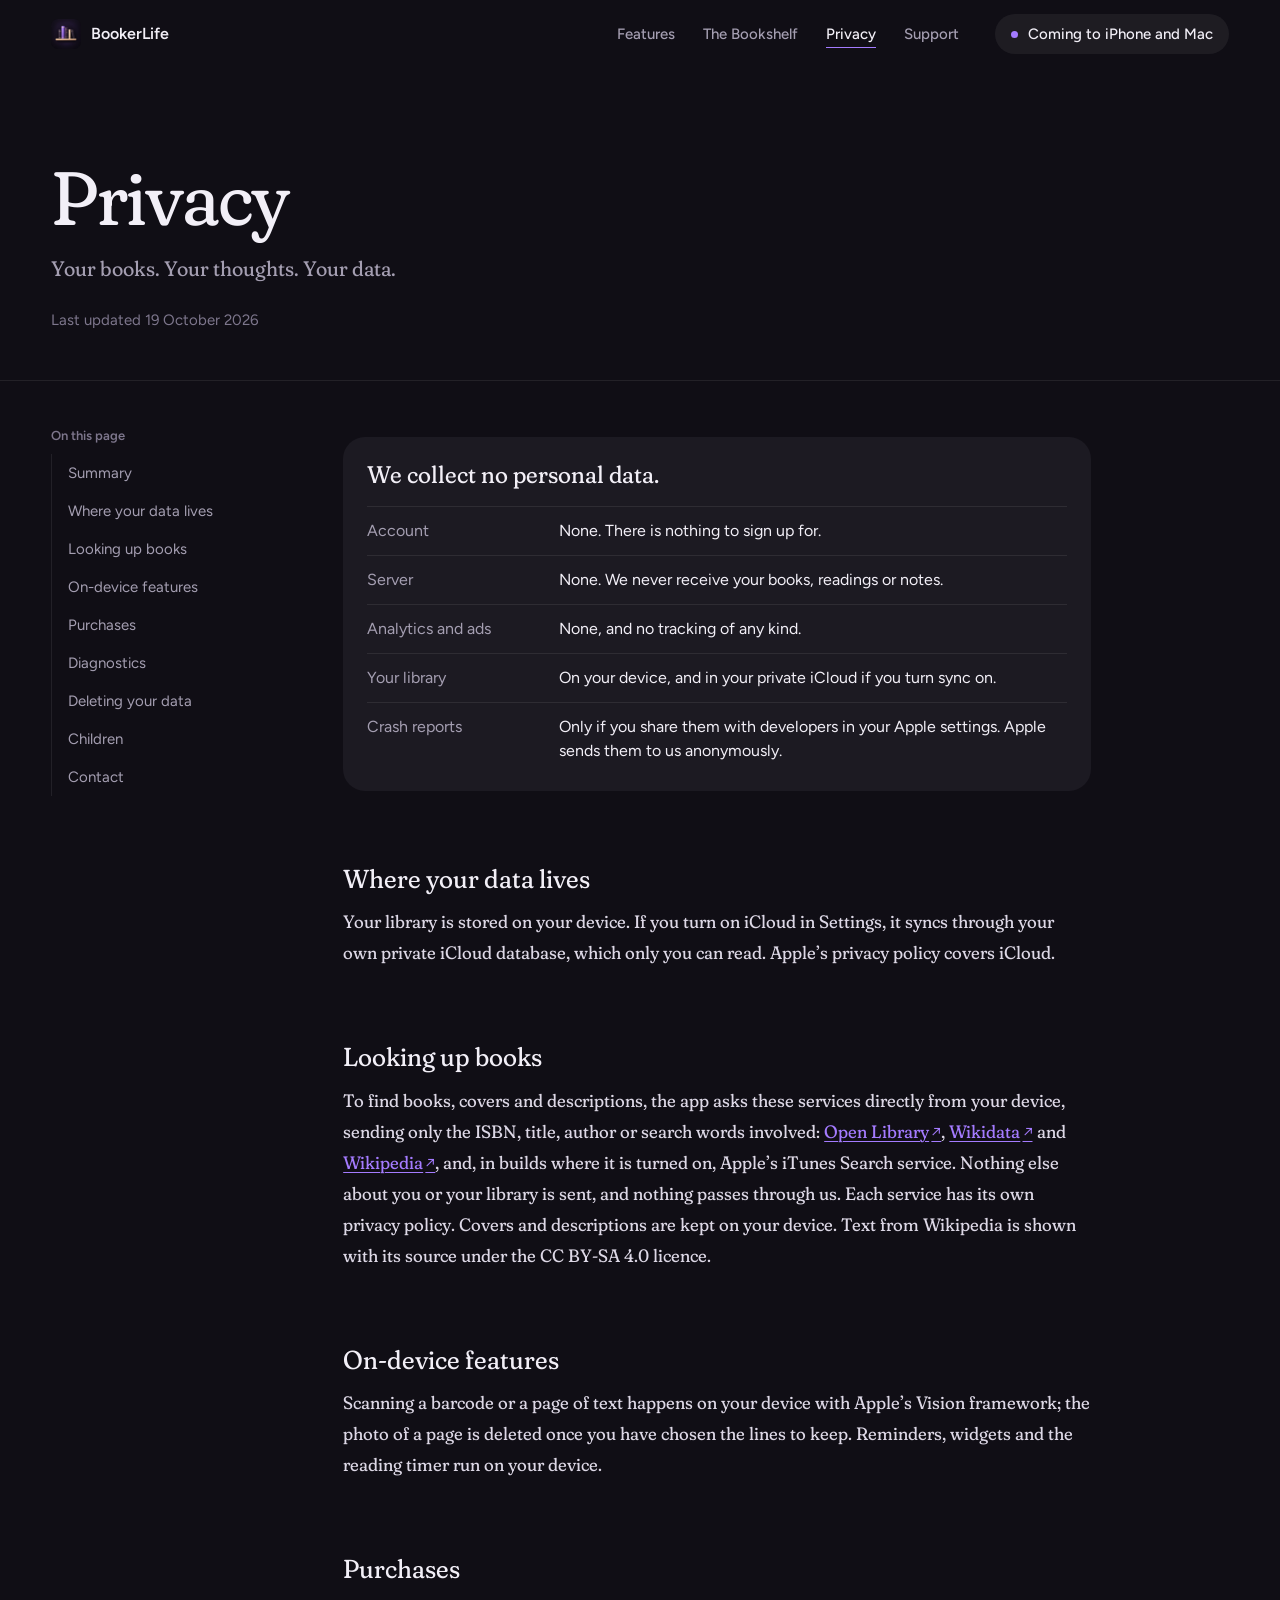
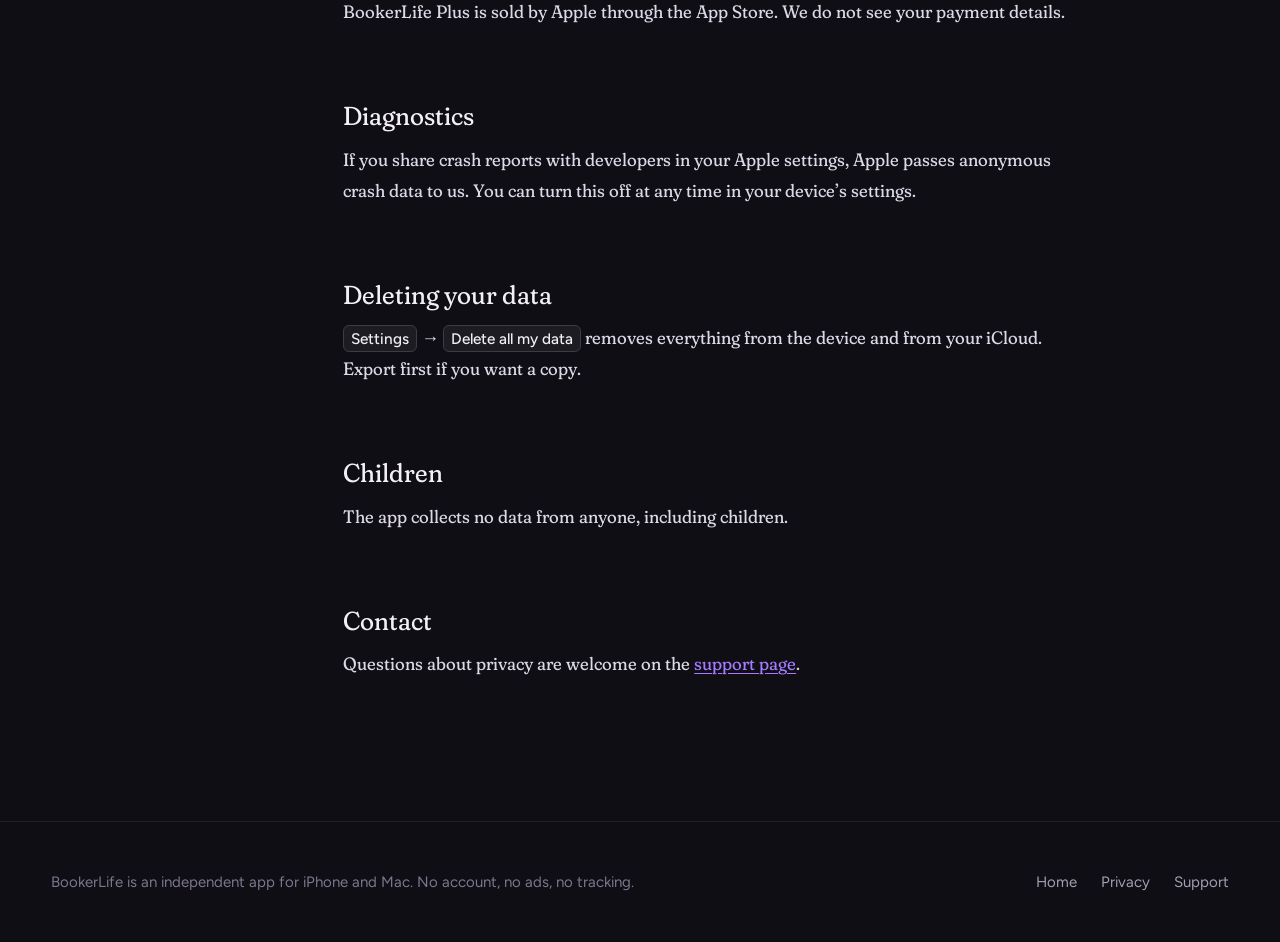
==== commit c94d6bb8: "Privacy: summary says no personal data and lists optional crash reports, matching Diagnostics Co-Aut" ====
--- a/privacy.html
+++ b/privacy.html
@@ -4,13 +4,13 @@
 <meta charset="utf-8">
 <meta name="viewport" content="width=device-width, initial-scale=1, viewport-fit=cover">
 <title>Privacy Policy · BookerLife</title>
-<meta name="description" content="BookerLife collects no data. How book lookups, iCloud sync and purchases work.">
+<meta name="description" content="BookerLife collects no personal data. How book lookups, iCloud sync, purchases and crash reports work.">
 <meta name="theme-color" content="#100E15">
 <link rel="canonical" href="https://zenkiux.github.io/bookerlife-site/privacy.html">
 <meta property="og:type" content="article">
 <meta property="og:site_name" content="BookerLife">
 <meta property="og:title" content="BookerLife Privacy Policy">
-<meta property="og:description" content="BookerLife collects no data. How book lookups, iCloud sync and purchases work.">
+<meta property="og:description" content="BookerLife collects no personal data. How book lookups, iCloud sync, purchases and crash reports work.">
 <meta property="og:url" content="https://zenkiux.github.io/bookerlife-site/privacy.html">
 <meta property="og:image" content="https://zenkiux.github.io/bookerlife-site/assets/img/og.jpg">
 <meta name="twitter:card" content="summary_large_image">
@@ -82,12 +82,13 @@
 
     <article class="prose">
       <section class="plate" id="summary" aria-labelledby="summary-title">
-        <h2 id="summary-title">We collect nothing.</h2>
+        <h2 id="summary-title">We collect no personal data.</h2>
         <dl>
           <div><dt>Account</dt><dd>None. There is nothing to sign up for.</dd></div>
           <div><dt>Server</dt><dd>None. We never receive your books, readings or notes.</dd></div>
           <div><dt>Analytics and ads</dt><dd>None, and no tracking of any kind.</dd></div>
           <div><dt>Your library</dt><dd>On your device, and in your private iCloud if you turn sync on.</dd></div>
+          <div><dt>Crash reports</dt><dd>Only if you share them with developers in your Apple settings. Apple sends them to us anonymously.</dd></div>
         </dl>
       </section>
 
